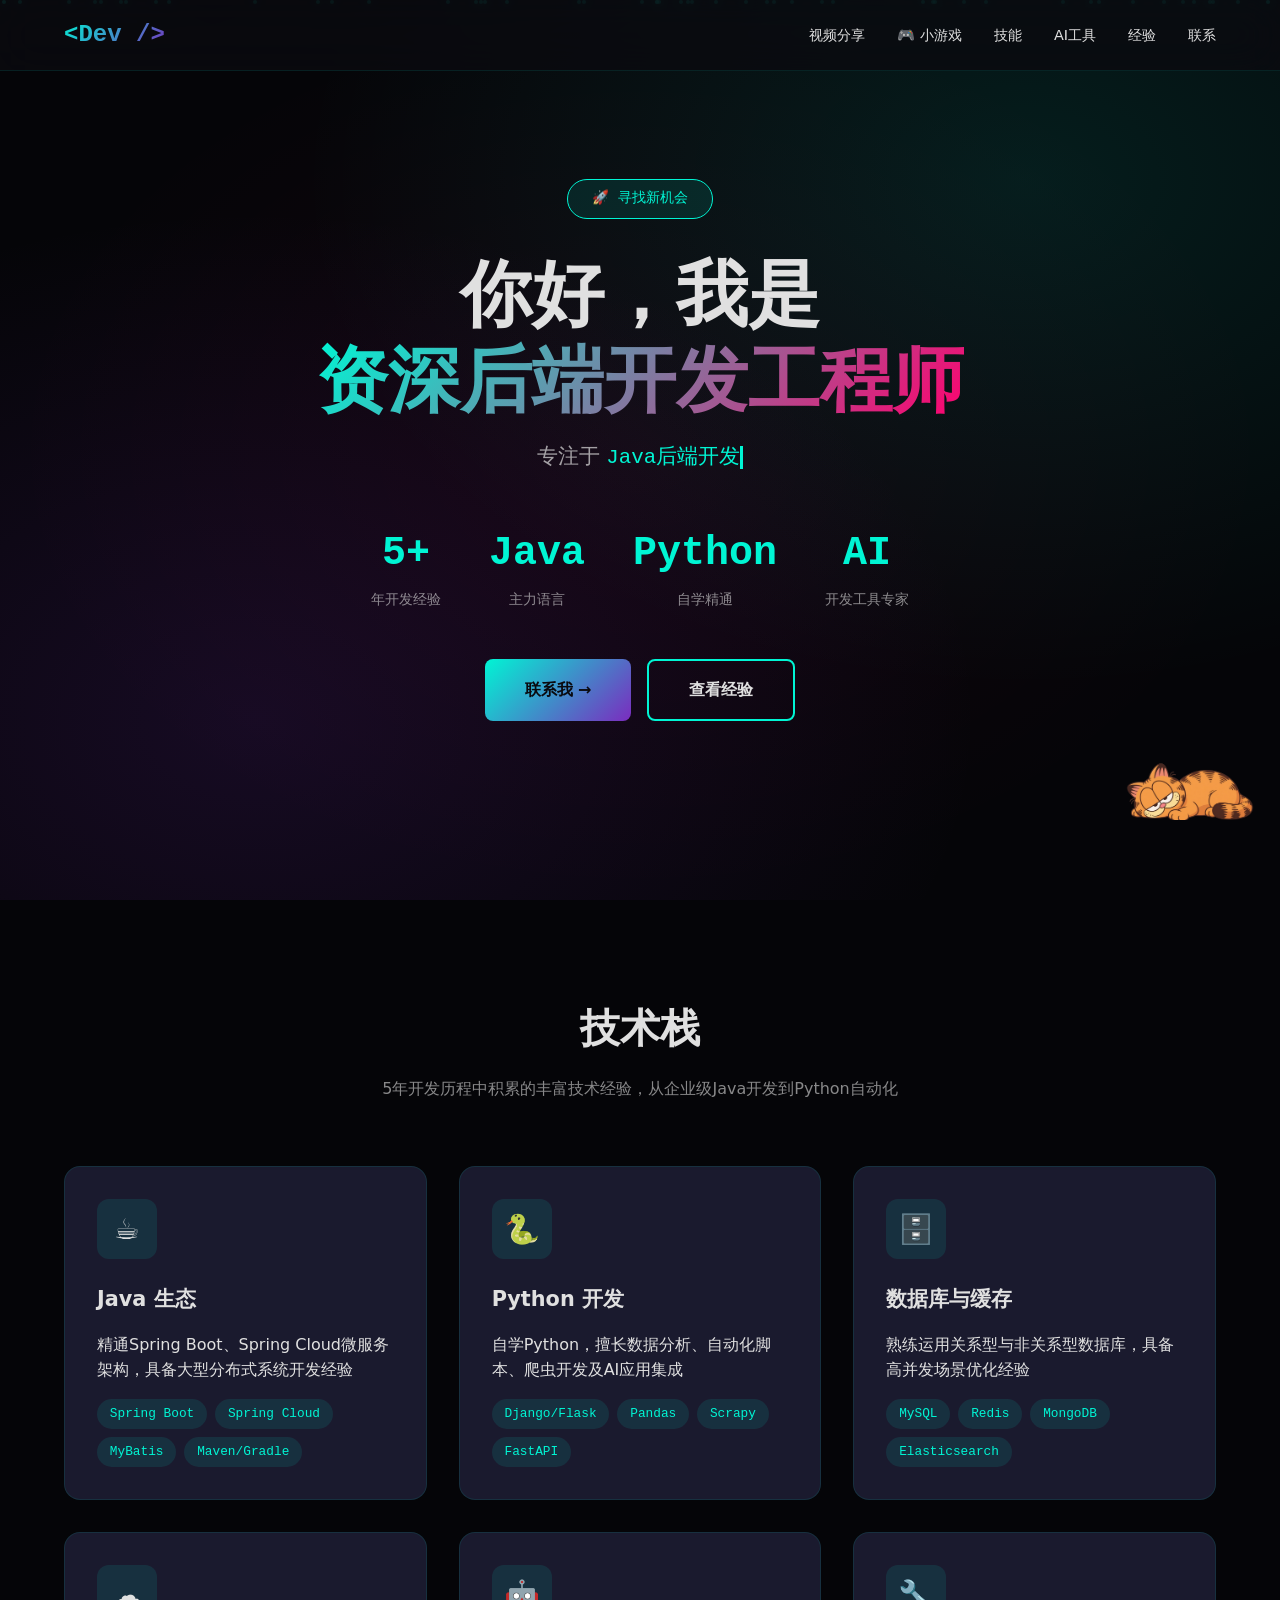
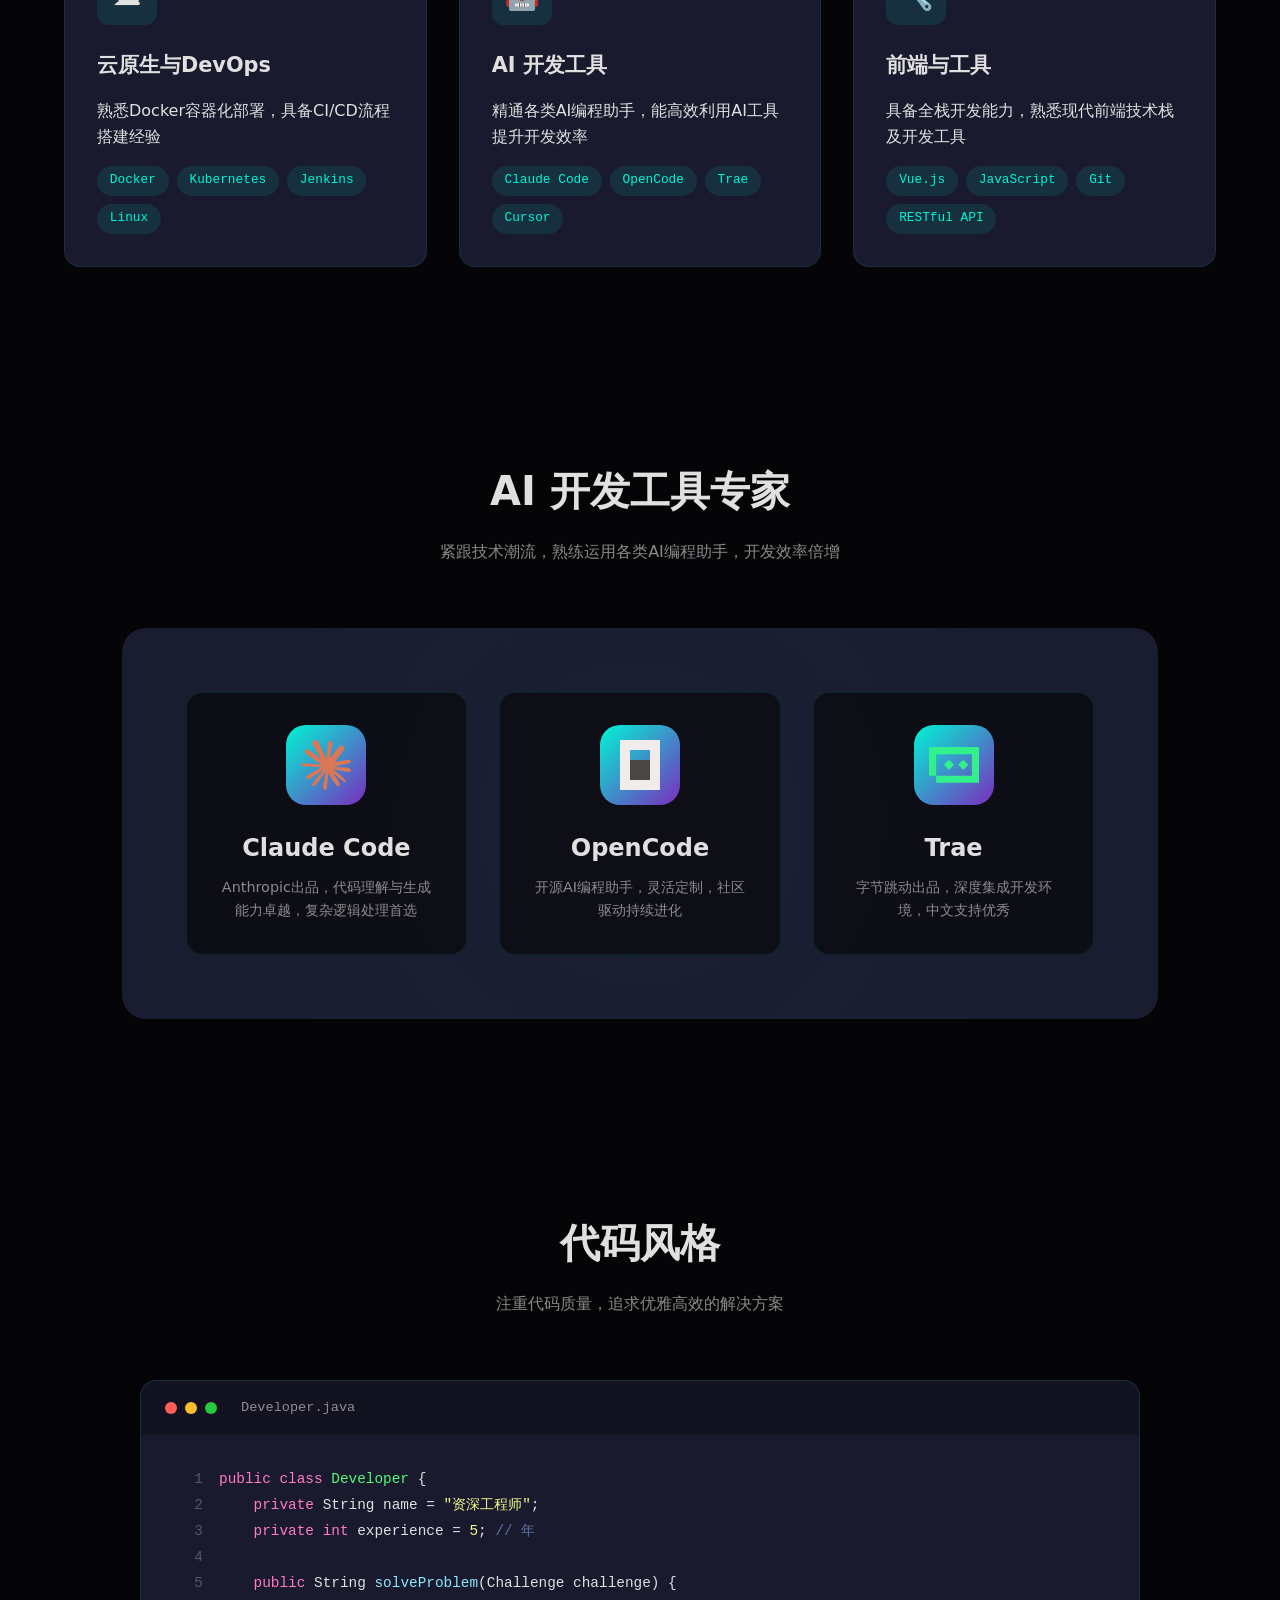
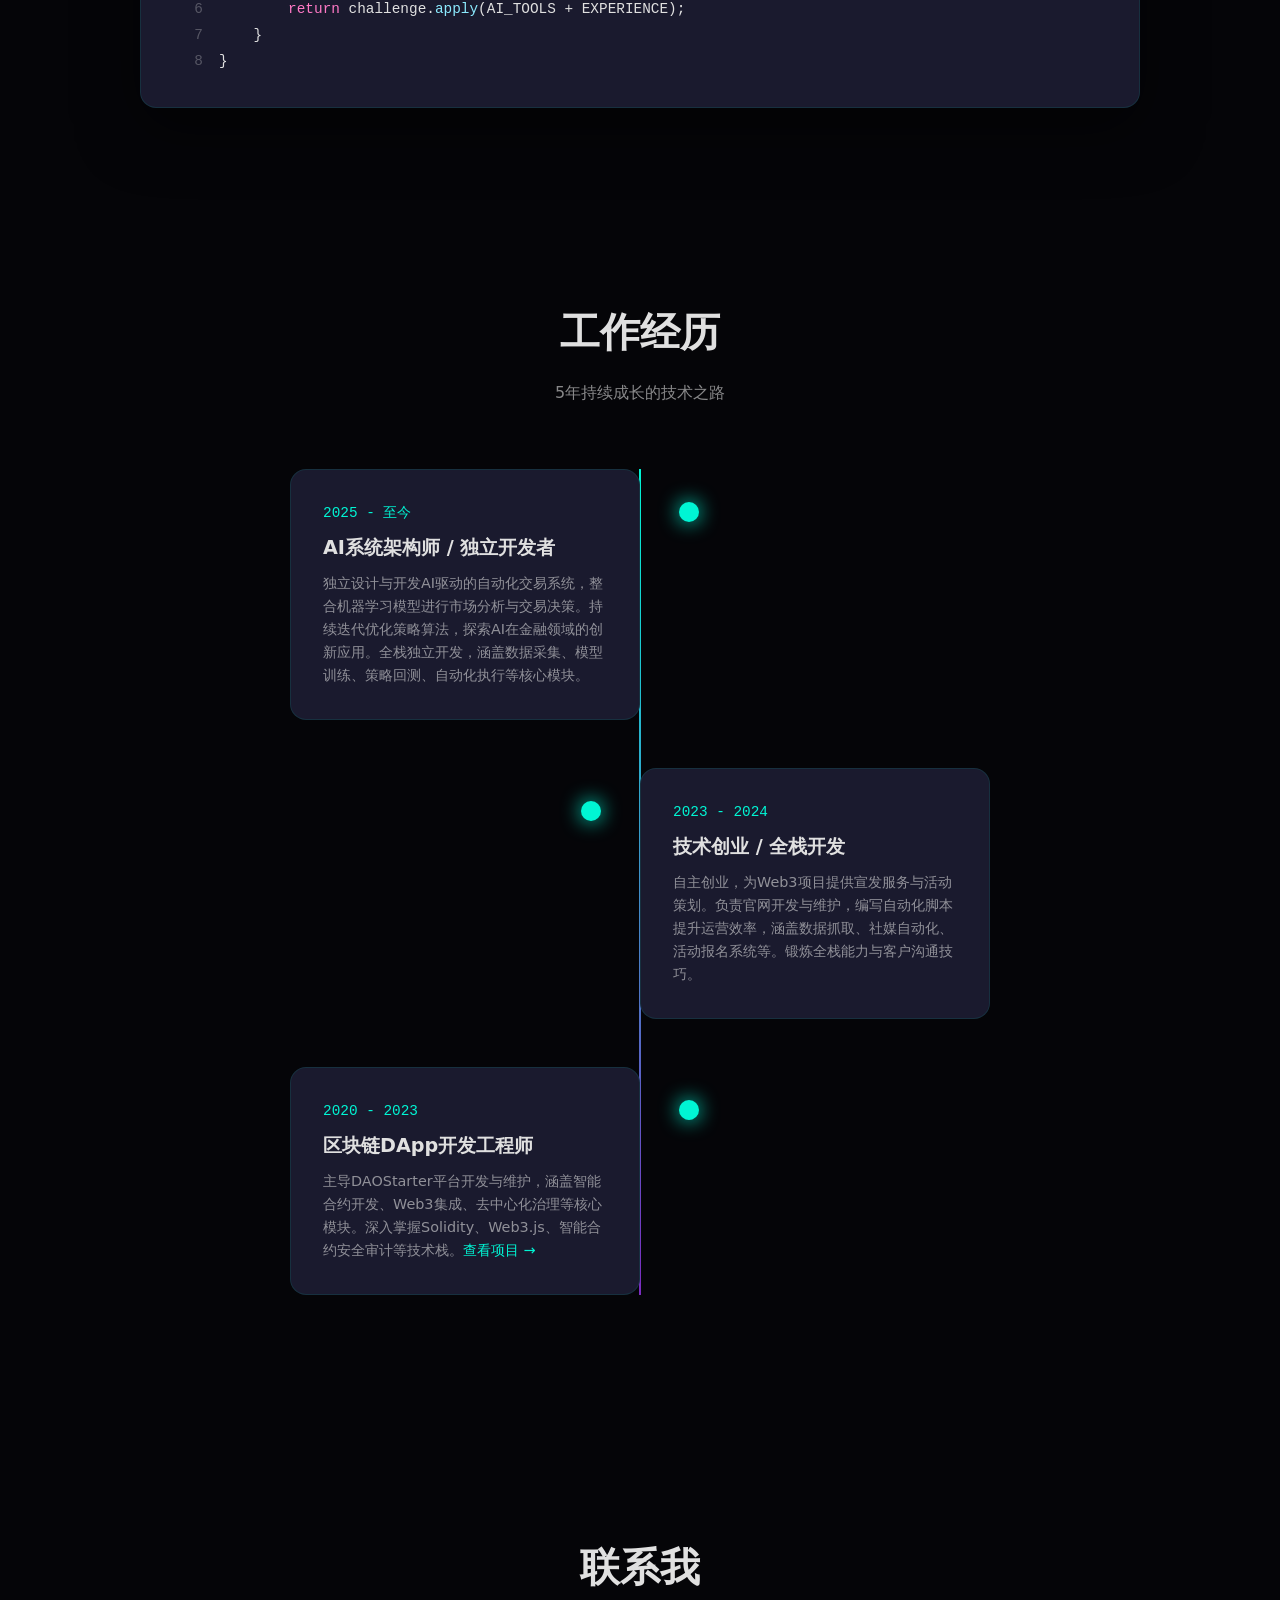
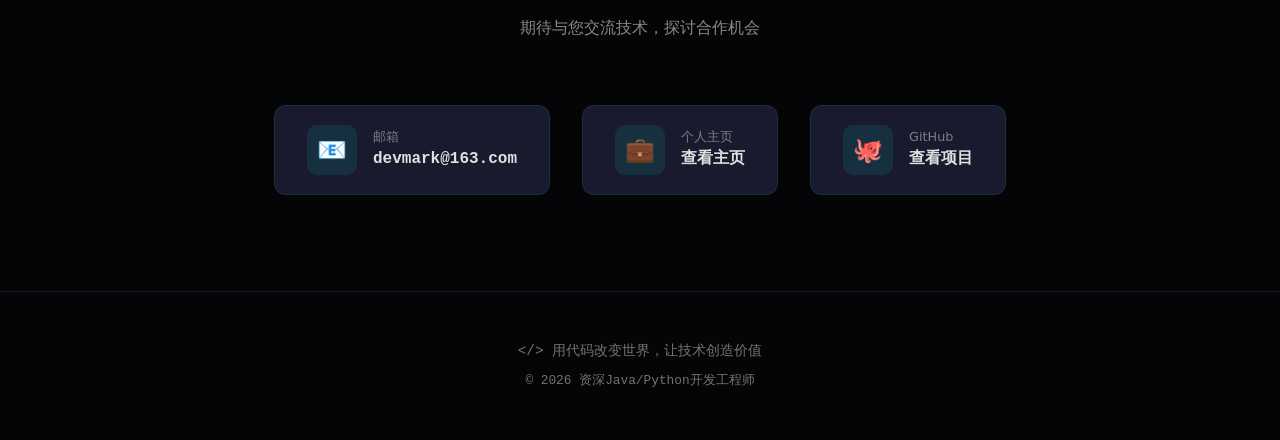
==== index.html @ a1b0c2d7 "将文件移到根目录以支持GitHubPages" ====
<!DOCTYPE html>
<html lang="zh-CN">
<head>
    <meta charset="UTF-8">
    <meta name="viewport" content="width=device-width, initial-scale=1.0">
    <title>资深Java/Python开发工程师 | 5年经验</title>
    <style>
        * {
            margin: 0;
            padding: 0;
            box-sizing: border-box;
        }

        :root {
            --primary: #00f5d4;
            --secondary: #7b2cbf;
            --accent: #ff006e;
            --font-mono: Consolas, Monaco, 'Courier New', 'Lucida Console', monospace;
            --font-sans: system-ui, -apple-system, 'Segoe UI', 'PingFang SC', 'Hiragino Sans GB', 'Microsoft YaHei', sans-serif;
            --dark: #0a0a0f;
            --darker: #050508;
            --light: #e0e0e0;
            --code-bg: #1a1a2e;
        }

        body {
            font-family: var(--font-sans);
            background: var(--darker);
            color: var(--light);
            overflow-x: hidden;
            line-height: 1.6;
        }

        /* 动态背景 */
        .bg-animation {
            position: fixed;
            top: 0;
            left: 0;
            width: 100%;
            height: 100%;
            z-index: -1;
            background: 
                radial-gradient(ellipse at 20% 80%, rgba(123, 44, 191, 0.15) 0%, transparent 50%),
                radial-gradient(ellipse at 80% 20%, rgba(0, 245, 212, 0.1) 0%, transparent 50%),
                radial-gradient(ellipse at 50% 50%, rgba(255, 0, 110, 0.05) 0%, transparent 70%),
                var(--darker);
        }

        .particles {
            position: fixed;
            top: 0;
            left: 0;
            width: 100%;
            height: 100%;
            z-index: -1;
            overflow: hidden;
        }

        .particle {
            position: absolute;
            width: 4px;
            height: 4px;
            background: var(--primary);
            border-radius: 50%;
            opacity: 0.6;
            animation: float 15s infinite;
            box-shadow: 0 0 10px var(--primary);
        }

        @keyframes float {
            0%, 100% { transform: translateY(100vh) rotate(0deg); opacity: 0; }
            10% { opacity: 0.6; }
            90% { opacity: 0.6; }
            100% { transform: translateY(-100vh) rotate(720deg); opacity: 0; }
        }

        /* 导航栏 */
        nav {
            position: fixed;
            top: 0;
            width: 100%;
            padding: 1rem 5%;
            display: flex;
            justify-content: space-between;
            align-items: center;
            z-index: 1000;
            background: rgba(10, 10, 15, 0.8);
            backdrop-filter: blur(20px);
            border-bottom: 1px solid rgba(0, 245, 212, 0.1);
        }

        .logo {
            font-family: var(--font-mono);
            font-size: 1.5rem;
            font-weight: 700;
            background: linear-gradient(135deg, var(--primary), var(--secondary));
            -webkit-background-clip: text;
            -webkit-text-fill-color: transparent;
            background-clip: text;
        }

        .nav-links {
            display: flex;
            gap: 2rem;
            list-style: none;
        }

        .nav-links a {
            color: var(--light);
            text-decoration: none;
            font-size: 0.9rem;
            transition: all 0.3s;
            position: relative;
        }

        .nav-links a::after {
            content: '';
            position: absolute;
            bottom: -5px;
            left: 0;
            width: 0;
            height: 2px;
            background: var(--primary);
            transition: width 0.3s;
        }

        .nav-links a:hover::after {
            width: 100%;
        }

        .nav-links a:hover {
            color: var(--primary);
        }

        /* Hero区域 */
        .hero {
            min-height: 100vh;
            display: flex;
            align-items: center;
            justify-content: center;
            padding: 0 5%;
            position: relative;
        }

        .hero-content {
            text-align: center;
            max-width: 900px;
        }

        .hero-badge {
            display: inline-block;
            padding: 0.5rem 1.5rem;
            background: rgba(0, 245, 212, 0.1);
            border: 1px solid var(--primary);
            border-radius: 50px;
            font-family: var(--font-mono);
            font-size: 0.85rem;
            color: var(--primary);
            margin-bottom: 2rem;
            animation: pulse 2s infinite;
        }

        @keyframes pulse {
            0%, 100% { box-shadow: 0 0 20px rgba(0, 245, 212, 0.3); }
            50% { box-shadow: 0 0 40px rgba(0, 245, 212, 0.6); }
        }

        .hero h1 {
            font-size: clamp(2.5rem, 6vw, 4.5rem);
            font-weight: 700;
            margin-bottom: 1rem;
            line-height: 1.2;
        }

        .hero h1 .highlight {
            background: linear-gradient(135deg, var(--primary), var(--accent));
            -webkit-background-clip: text;
            -webkit-text-fill-color: transparent;
            background-clip: text;
        }

        .hero-subtitle {
            font-size: 1.3rem;
            color: rgba(224, 224, 224, 0.7);
            margin-bottom: 2rem;
        }

        .typing-text {
            font-family: var(--font-mono);
            color: var(--primary);
            border-right: 3px solid var(--primary);
            animation: blink 0.7s infinite;
        }

        @keyframes blink {
            0%, 50% { border-color: var(--primary); }
            51%, 100% { border-color: transparent; }
        }

        .hero-stats {
            display: flex;
            justify-content: center;
            gap: 3rem;
            margin: 3rem 0;
            flex-wrap: wrap;
        }

        .stat-item {
            text-align: center;
        }

        .stat-number {
            font-family: var(--font-mono);
            font-size: 2.5rem;
            font-weight: 700;
            color: var(--primary);
            display: block;
        }

        .stat-label {
            font-size: 0.9rem;
            color: rgba(224, 224, 224, 0.6);
        }

        .hero-buttons {
            display: flex;
            gap: 1rem;
            justify-content: center;
            flex-wrap: wrap;
        }

        .btn {
            padding: 1rem 2.5rem;
            border-radius: 8px;
            font-size: 1rem;
            font-weight: 600;
            text-decoration: none;
            transition: all 0.3s;
            cursor: pointer;
            border: none;
            display: inline-flex;
            align-items: center;
            gap: 0.5rem;
        }

        .btn-primary {
            background: linear-gradient(135deg, var(--primary), var(--secondary));
            color: var(--dark);
        }

        .btn-primary:hover {
            transform: translateY(-3px);
            box-shadow: 0 10px 30px rgba(0, 245, 212, 0.4);
        }

        .btn-secondary {
            background: transparent;
            color: var(--light);
            border: 2px solid var(--primary);
        }

        .btn-secondary:hover {
            background: var(--primary);
            color: var(--dark);
        }

        /* 技能区域 */
        .section {
            padding: 6rem 5%;
            position: relative;
        }

        .section-title {
            text-align: center;
            margin-bottom: 4rem;
        }

        .section-title h2 {
            font-size: 2.5rem;
            margin-bottom: 1rem;
        }

        .section-title p {
            color: rgba(224, 224, 224, 0.6);
            max-width: 600px;
            margin: 0 auto;
        }

        .skills-grid {
            display: grid;
            grid-template-columns: repeat(auto-fit, minmax(300px, 1fr));
            gap: 2rem;
            max-width: 1200px;
            margin: 0 auto;
        }

        .skill-card {
            background: var(--code-bg);
            border-radius: 16px;
            padding: 2rem;
            border: 1px solid rgba(0, 245, 212, 0.1);
            transition: all 0.3s;
            position: relative;
            overflow: hidden;
        }

        .skill-card::before {
            content: '';
            position: absolute;
            top: 0;
            left: 0;
            width: 100%;
            height: 3px;
            background: linear-gradient(90deg, var(--primary), var(--secondary));
            transform: scaleX(0);
            transition: transform 0.3s;
        }

        .skill-card:hover::before {
            transform: scaleX(1);
        }

        .skill-card:hover {
            transform: translateY(-5px);
            border-color: rgba(0, 245, 212, 0.3);
            box-shadow: 0 20px 40px rgba(0, 0, 0, 0.3);
        }

        .skill-icon {
            width: 60px;
            height: 60px;
            background: rgba(0, 245, 212, 0.1);
            border-radius: 12px;
            display: flex;
            align-items: center;
            justify-content: center;
            font-size: 1.8rem;
            margin-bottom: 1.5rem;
        }

        .skill-card h3 {
            font-size: 1.3rem;
            margin-bottom: 1rem;
        }

        .skill-tags {
            display: flex;
            flex-wrap: wrap;
            gap: 0.5rem;
            margin-top: 1rem;
        }

        .skill-tag {
            padding: 0.3rem 0.8rem;
            background: rgba(0, 245, 212, 0.1);
            border-radius: 20px;
            font-size: 0.8rem;
            font-family: var(--font-mono);
            color: var(--primary);
        }

        /* AI工具区域 */
        .ai-tools {
            background: var(--code-bg);
            margin: 0 5%;
            border-radius: 24px;
            padding: 4rem;
            position: relative;
            overflow: hidden;
        }

        .ai-tools::before {
            content: '';
            position: absolute;
            top: -50%;
            left: -50%;
            width: 200%;
            height: 200%;
            background: radial-gradient(circle, rgba(0, 245, 212, 0.03) 0%, transparent 70%);
            animation: rotate 30s linear infinite;
        }

        @keyframes rotate {
            from { transform: rotate(0deg); }
            to { transform: rotate(360deg); }
        }

        .ai-grid {
            display: grid;
            grid-template-columns: repeat(auto-fit, minmax(250px, 1fr));
            gap: 2rem;
            position: relative;
            z-index: 1;
        }

        .ai-card {
            background: rgba(10, 10, 15, 0.8);
            border-radius: 16px;
            padding: 2rem;
            text-align: center;
            border: 1px solid rgba(0, 245, 212, 0.1);
            transition: all 0.3s;
        }

        .ai-card:hover {
            transform: scale(1.05);
            border-color: var(--primary);
            box-shadow: 0 0 30px rgba(0, 245, 212, 0.2);
        }

        .ai-logo {
            width: 80px;
            height: 80px;
            margin: 0 auto 1.5rem;
            background: linear-gradient(135deg, var(--primary), var(--secondary));
            border-radius: 20px;
            display: flex;
            align-items: center;
            justify-content: center;
            font-size: 2rem;
            font-weight: 700;
            color: var(--dark);
            overflow: hidden;
        }

        .ai-logo svg {
            width: 50px;
            height: 50px;
        }

        .ai-card h3 {
            font-size: 1.5rem;
            margin-bottom: 0.5rem;
        }

        .ai-card p {
            color: rgba(224, 224, 224, 0.6);
            font-size: 0.9rem;
        }

        /* 代码展示区域 */
        .code-showcase {
            max-width: 1000px;
            margin: 0 auto;
        }

        .code-window {
            background: var(--code-bg);
            border-radius: 16px;
            overflow: hidden;
            border: 1px solid rgba(0, 245, 212, 0.1);
            box-shadow: 0 20px 60px rgba(0, 0, 0, 0.5);
        }

        .code-header {
            background: rgba(0, 0, 0, 0.3);
            padding: 1rem 1.5rem;
            display: flex;
            align-items: center;
            gap: 0.5rem;
        }

        .code-dot {
            width: 12px;
            height: 12px;
            border-radius: 50%;
        }

        .dot-red { background: #ff5f56; }
        .dot-yellow { background: #ffbd2e; }
        .dot-green { background: #27c93f; }

        .code-title {
            margin-left: 1rem;
            font-family: var(--font-mono);
            font-size: 0.85rem;
            color: rgba(224, 224, 224, 0.6);
        }

        .code-content {
            padding: 2rem;
            font-family: var(--font-mono);
            font-size: 0.9rem;
            line-height: 1.8;
            overflow-x: auto;
        }

        .code-line {
            display: flex;
            gap: 1rem;
        }

        .line-number {
            color: rgba(224, 224, 224, 0.3);
            min-width: 30px;
            text-align: right;
        }

        .code-text { color: var(--light); }
        .code-keyword { color: #ff79c6; }
        .code-function { color: #8be9fd; }
        .code-string { color: #f1fa8c; }
        .code-comment { color: #6272a4; }
        .code-class { color: #50fa7b; }

        /* 经验时间线 */
        .timeline {
            max-width: 800px;
            margin: 0 auto;
            position: relative;
        }

        .timeline::before {
            content: '';
            position: absolute;
            left: 50%;
            transform: translateX(-50%);
            width: 2px;
            height: 100%;
            background: linear-gradient(180deg, var(--primary), var(--secondary));
        }

        .timeline-item {
            display: flex;
            justify-content: flex-end;
            padding-right: 50%;
            position: relative;
            margin-bottom: 3rem;
        }

        .timeline-item:nth-child(even) {
            justify-content: flex-start;
            padding-right: 0;
            padding-left: 50%;
        }

        .timeline-content {
            background: var(--code-bg);
            padding: 2rem;
            border-radius: 16px;
            max-width: 350px;
            border: 1px solid rgba(0, 245, 212, 0.1);
            position: relative;
        }

        .timeline-dot {
            position: absolute;
            width: 20px;
            height: 20px;
            background: var(--primary);
            border-radius: 50%;
            top: 2rem;
            right: -60px;
            box-shadow: 0 0 20px var(--primary);
        }

        .timeline-item:nth-child(even) .timeline-dot {
            right: auto;
            left: -60px;
        }

        .timeline-year {
            font-family: var(--font-mono);
            color: var(--primary);
            font-size: 0.9rem;
            margin-bottom: 0.5rem;
        }

        .timeline-content h3 {
            font-size: 1.2rem;
            margin-bottom: 0.5rem;
        }

        .timeline-content p {
            color: rgba(224, 224, 224, 0.6);
            font-size: 0.9rem;
        }

        /* 联系方式 */
        .contact-section {
            text-align: center;
            padding: 6rem 5%;
        }

        .contact-grid {
            display: flex;
            justify-content: center;
            gap: 2rem;
            margin-top: 3rem;
            flex-wrap: wrap;
        }

        .contact-item {
            display: flex;
            align-items: center;
            gap: 1rem;
            padding: 1.2rem 2rem;
            background: var(--code-bg);
            border-radius: 12px;
            border: 1px solid rgba(0, 245, 212, 0.1);
            transition: all 0.3s;
            text-decoration: none;
            color: var(--light);
        }

        .contact-item:hover {
            transform: translateY(-5px);
            border-color: var(--primary);
            box-shadow: 0 10px 30px rgba(0, 245, 212, 0.2);
        }

        .contact-icon {
            width: 50px;
            height: 50px;
            background: rgba(0, 245, 212, 0.1);
            border-radius: 10px;
            display: flex;
            align-items: center;
            justify-content: center;
            font-size: 1.5rem;
        }

        .contact-info {
            text-align: left;
        }

        .contact-label {
            font-size: 0.8rem;
            color: rgba(224, 224, 224, 0.5);
        }

        .contact-value {
            font-weight: 600;
            font-family: var(--font-mono);
        }

        /* 页脚 */
        footer {
            text-align: center;
            padding: 3rem 5%;
            border-top: 1px solid rgba(0, 245, 212, 0.1);
            color: rgba(224, 224, 224, 0.5);
        }

        footer p {
            font-family: var(--font-mono);
            font-size: 0.9rem;
        }

        /* 滚动条美化 */
        ::-webkit-scrollbar {
            width: 8px;
        }

        ::-webkit-scrollbar-track {
            background: var(--dark);
        }

        ::-webkit-scrollbar-thumb {
            background: var(--primary);
            border-radius: 4px;
        }

        /* 响应式 */
        @media (max-width: 768px) {
            .nav-links { display: none; }
            .hero-stats { gap: 2rem; }
            .stat-number { font-size: 2rem; }
            .ai-tools { padding: 2rem; margin: 0 3%; }
            .timeline::before { left: 20px; }
            .timeline-item,
            .timeline-item:nth-child(even) {
                padding-left: 60px;
                padding-right: 0;
                justify-content: flex-start;
            }
            .timeline-dot,
            .timeline-item:nth-child(even) .timeline-dot {
                left: 10px;
                right: auto;
            }
            .lazy-cat-container {
                right: 10px !important;
                bottom: 80px !important;
                transform: scale(0.85);
            }
        }

        /* 慵懒小肥猫 - 加菲猫图片 */
        .lazy-cat-container {
            position: fixed;
            right: 20px;
            bottom: 80px;
            z-index: 999;
            cursor: pointer;
            transition: all 0.3s ease;
        }

        .lazy-cat-container:hover {
            transform: scale(1.08);
        }

        .lazy-cat {
            width: 140px;
            height: 90px;
            position: relative;
            overflow: hidden;
            border-radius: 10px;
        }

        .lazy-cat img {
            width: 100%;
            height: 120%;
            object-fit: cover;
            object-position: center 10%;
            display: block;
            margin-bottom: -20%;
            margin-top: -5%;
        }

        /* 云朵形状气泡 */
        .cat-bubble {
            position: absolute;
            top: -25px;
            left: 40%;
            transform: translateX(-50%);
            background: linear-gradient(135deg, #fff 0%, #f8f8f8 100%);
            padding: 8px 14px;
            border-radius: 25px;
            box-shadow: 0 4px 15px rgba(0,0,0,0.12);
            white-space: nowrap;
            font-size: 12px;
            color: #555;
            font-weight: 500;
            opacity: 0;
            animation: bubbleFloat 3s ease-in-out infinite;
            pointer-events: none;
        }

        /* 云朵装饰圆 */
        .cat-bubble::before {
            content: '';
            position: absolute;
            top: -8px;
            left: 8px;
            width: 18px;
            height: 18px;
            background: linear-gradient(135deg, #fff 0%, #f8f8f8 100%);
            border-radius: 50%;
            z-index: -1;
        }

        .cat-bubble::after {
            content: '';
            position: absolute;
            top: -12px;
            right: 12px;
            width: 12px;
            height: 12px;
            background: linear-gradient(135deg, #fff 0%, #f8f8f8 100%);
            border-radius: 50%;
            z-index: -1;
        }

        /* 云朵底部小圆 */
        .bubble-cloud-1 {
            position: absolute;
            bottom: -6px;
            left: 50%;
            transform: translateX(-50%);
            width: 10px;
            height: 10px;
            background: linear-gradient(135deg, #fff 0%, #f8f8f8 100%);
            border-radius: 50%;
        }

        @keyframes bubbleFloat {
            0%, 100% { 
                opacity: 0;
                transform: translateX(-50%) translateY(5px);
            }
            20%, 80% { 
                opacity: 1;
                transform: translateX(-50%) translateY(0);
            }
        }

        /* 呼吸动画 */
        .lazy-cat {
            animation: breathe 4s ease-in-out infinite;
        }

        @keyframes breathe {
            0%, 100% { transform: scale(1); }
            50% { transform: scale(1.02); }
        }

        /* 点击提示 */
        .cat-hint {
            position: absolute;
            bottom: -25px;
            left: 50%;
            transform: translateX(-50%);
            font-size: 11px;
            color: var(--primary);
            opacity: 0;
            transition: opacity 0.3s;
            white-space: nowrap;
        }

        .lazy-cat-container:hover .cat-hint {
            opacity: 1;
        }
    </style>
</head>
<body>
    <!-- 动态背景 -->
    <div class="bg-animation"></div>
    <div class="particles" id="particles"></div>

    <!-- 导航栏 -->
    <nav>
        <div class="logo">&lt;Dev /&gt;</div>
        <ul class="nav-links">
            <li><a href="share.html">视频分享</a></li>
            <li><a href="games.html">🎮 小游戏</a></li>
            <li><a href="#skills">技能</a></li>
            <li><a href="#ai-tools">AI工具</a></li>
            <li><a href="#experience">经验</a></li>
            <li><a href="#contact">联系</a></li>
        </ul>
    </nav>

    <!-- Hero区域 -->
    <section class="hero">
        <div class="hero-content">
            <div class="hero-badge">🚀 寻找新机会</div>
            <h1>
                你好，我是<br>
                <span class="highlight">资深后端开发工程师</span>
            </h1>
            <p class="hero-subtitle">
                专注于 <span class="typing-text" id="typing"></span>
            </p>
            <div class="hero-stats">
                <div class="stat-item">
                    <span class="stat-number">5+</span>
                    <span class="stat-label">年开发经验</span>
                </div>
                <div class="stat-item">
                    <span class="stat-number">Java</span>
                    <span class="stat-label">主力语言</span>
                </div>
                <div class="stat-item">
                    <span class="stat-number">Python</span>
                    <span class="stat-label">自学精通</span>
                </div>
                <div class="stat-item">
                    <span class="stat-number">AI</span>
                    <span class="stat-label">开发工具专家</span>
                </div>
            </div>
            <div class="hero-buttons">
                <a href="#contact" class="btn btn-primary">联系我 →</a>
                <a href="#experience" class="btn btn-secondary">查看经验</a>
            </div>
        </div>
    </section>

    <!-- 技能区域 -->
    <section class="section" id="skills">
        <div class="section-title">
            <h2>技术栈</h2>
            <p>5年开发历程中积累的丰富技术经验，从企业级Java开发到Python自动化</p>
        </div>
        <div class="skills-grid">
            <div class="skill-card">
                <div class="skill-icon">☕</div>
                <h3>Java 生态</h3>
                <p>精通Spring Boot、Spring Cloud微服务架构，具备大型分布式系统开发经验</p>
                <div class="skill-tags">
                    <span class="skill-tag">Spring Boot</span>
                    <span class="skill-tag">Spring Cloud</span>
                    <span class="skill-tag">MyBatis</span>
                    <span class="skill-tag">Maven/Gradle</span>
                </div>
            </div>
            <div class="skill-card">
                <div class="skill-icon">🐍</div>
                <h3>Python 开发</h3>
                <p>自学Python，擅长数据分析、自动化脚本、爬虫开发及AI应用集成</p>
                <div class="skill-tags">
                    <span class="skill-tag">Django/Flask</span>
                    <span class="skill-tag">Pandas</span>
                    <span class="skill-tag">Scrapy</span>
                    <span class="skill-tag">FastAPI</span>
                </div>
            </div>
            <div class="skill-card">
                <div class="skill-icon">🗄️</div>
                <h3>数据库与缓存</h3>
                <p>熟练运用关系型与非关系型数据库，具备高并发场景优化经验</p>
                <div class="skill-tags">
                    <span class="skill-tag">MySQL</span>
                    <span class="skill-tag">Redis</span>
                    <span class="skill-tag">MongoDB</span>
                    <span class="skill-tag">Elasticsearch</span>
                </div>
            </div>
            <div class="skill-card">
                <div class="skill-icon">☁️</div>
                <h3>云原生与DevOps</h3>
                <p>熟悉Docker容器化部署，具备CI/CD流程搭建经验</p>
                <div class="skill-tags">
                    <span class="skill-tag">Docker</span>
                    <span class="skill-tag">Kubernetes</span>
                    <span class="skill-tag">Jenkins</span>
                    <span class="skill-tag">Linux</span>
                </div>
            </div>
            <div class="skill-card">
                <div class="skill-icon">🤖</div>
                <h3>AI 开发工具</h3>
                <p>精通各类AI编程助手，能高效利用AI工具提升开发效率</p>
                <div class="skill-tags">
                    <span class="skill-tag">Claude Code</span>
                    <span class="skill-tag">OpenCode</span>
                    <span class="skill-tag">Trae</span>
                    <span class="skill-tag">Cursor</span>
                </div>
            </div>
            <div class="skill-card">
                <div class="skill-icon">🔧</div>
                <h3>前端与工具</h3>
                <p>具备全栈开发能力，熟悉现代前端技术栈及开发工具</p>
                <div class="skill-tags">
                    <span class="skill-tag">Vue.js</span>
                    <span class="skill-tag">JavaScript</span>
                    <span class="skill-tag">Git</span>
                    <span class="skill-tag">RESTful API</span>
                </div>
            </div>
        </div>
    </section>

    <!-- AI工具区域 -->
    <section class="section" id="ai-tools">
        <div class="section-title">
            <h2>AI 开发工具专家</h2>
            <p>紧跟技术潮流，熟练运用各类AI编程助手，开发效率倍增</p>
        </div>
        <div class="ai-tools">
            <div class="ai-grid">
                <div class="ai-card">
                    <div class="ai-logo">
                        <svg height="50" width="50" viewBox="0 0 24 24" xmlns="http://www.w3.org/2000/svg"><title>Claude</title><path d="M4.709 15.955l4.72-2.647.08-.23-.08-.128H9.2l-.79-.048-2.698-.073-2.339-.097-2.266-.122-.571-.121L0 11.784l.055-.352.48-.321.686.06 1.52.103 2.278.158 1.652.097 2.449.255h.389l.055-.157-.134-.098-.103-.097-2.358-1.596-2.552-1.688-1.336-.972-.724-.491-.364-.462-.158-1.008.656-.722.881.06.225.061.893.686 1.908 1.476 2.491 1.833.365.304.145-.103.019-.073-.164-.274-1.355-2.446-1.446-2.49-.644-1.032-.17-.619a2.97 2.97 0 01-.104-.729L6.283.134 6.696 0l.996.134.42.364.62 1.414 1.002 2.229 1.555 3.03.456.898.243.832.091.255h.158V9.01l.128-1.706.237-2.095.23-2.695.08-.76.376-.91.747-.492.584.28.48.685-.067.444-.286 1.851-.559 2.903-.364 1.942h.212l.243-.242.985-1.306 1.652-2.064.73-.82.85-.904.547-.431h1.033l.76 1.129-.34 1.166-1.064 1.347-.881 1.142-1.264 1.7-.79 1.36.073.11.188-.02 2.856-.606 1.543-.28 1.841-.315.833.388.091.395-.328.807-1.969.486-2.309.462-3.439.813-.042.03.049.061 1.549.146.662.036h1.622l3.02.225.79.522.474.638-.079.485-1.215.62-1.64-.389-3.829-.91-1.312-.329h-.182v.11l1.093 1.068 2.006 1.81 2.509 2.33.127.578-.322.455-.34-.049-2.205-1.657-.851-.747-1.926-1.62h-.128v.17l.444.649 2.345 3.521.122 1.08-.17.353-.608.213-.668-.122-1.374-1.925-1.415-2.167-1.143-1.943-.14.08-.674 7.254-.316.37-.729.28-.607-.461-.322-.747.322-1.476.389-1.924.315-1.53.286-1.9.17-.632-.012-.042-.14.018-1.434 1.967-2.18 2.945-1.726 1.845-.414.164-.717-.37.067-.662.401-.589 2.388-3.036 1.44-1.882.93-1.086-.006-.158h-.055L4.132 18.56l-1.13.146-.487-.456.061-.746.231-.243 1.908-1.312-.006.006z" fill="#D97757" fill-rule="nonzero"></path></svg>
                    </div>
                    <h3>Claude Code</h3>
                    <p>Anthropic出品，代码理解与生成能力卓越，复杂逻辑处理首选</p>
                </div>
                <div class="ai-card">
                    <div class="ai-logo">
                        <svg width='50' height='50' viewBox='0 0 240 300' fill='none' xmlns='http://www.w3.org/2000/svg'><g clip-path='url(#clip0_1401_86283)'><mask id='mask0_1401_86283' style='mask-type:luminance' maskUnits='userSpaceOnUse' x='0' y='0' width='240' height='300'><path d='M240 0H0V300H240V0Z' fill='white'/></mask><g mask='url(#mask0_1401_86283)'><path d='M180 240H60V120H180V240Z' fill='#4B4646'/><path d='M180 60H60V240H180V60ZM240 300H0V0H240V300Z' fill='#F1ECEC'/></g></g><defs><clipPath id='clip0_1401_86283'><rect width='240' height='300' fill='white'/></clipPath></defs></svg>
                    </div>
                    <h3>OpenCode</h3>
                    <p>开源AI编程助手，灵活定制，社区驱动持续进化</p>
                </div>
                <div class="ai-card">
                    <div class="ai-logo">
                        <svg height="50" width="50" viewBox="0 0 24 24" xmlns="http://www.w3.org/2000/svg"><title>TRAE</title><path d="M24 20.541H3.428v-3.426H0V3.4h24V20.54zM3.428 17.115h17.144V6.827H3.428v10.288zm8.573-5.196l-2.425 2.424-2.424-2.424 2.424-2.424 2.425 2.424zm6.857-.001l-2.424 2.423-2.425-2.423 2.425-2.425 2.424 2.425z" fill="#32F08C"></path></svg>
                    </div>
                    <h3>Trae</h3>
                    <p>字节跳动出品，深度集成开发环境，中文支持优秀</p>
                </div>
            </div>
        </div>
    </section>

    <!-- 代码展示 -->
    <section class="section">
        <div class="section-title">
            <h2>代码风格</h2>
            <p>注重代码质量，追求优雅高效的解决方案</p>
        </div>
        <div class="code-showcase">
            <div class="code-window">
                <div class="code-header">
                    <div class="code-dot dot-red"></div>
                    <div class="code-dot dot-yellow"></div>
                    <div class="code-dot dot-green"></div>
                    <span class="code-title">Developer.java</span>
                </div>
                <div class="code-content">
                    <div class="code-line">
                        <span class="line-number">1</span>
                        <span><span class="code-keyword">public class</span> <span class="code-class">Developer</span> {</span>
                    </div>
                    <div class="code-line">
                        <span class="line-number">2</span>
                        <span>&nbsp;&nbsp;&nbsp;&nbsp;<span class="code-keyword">private</span> String name = <span class="code-string">"资深工程师"</span>;</span>
                    </div>
                    <div class="code-line">
                        <span class="line-number">3</span>
                        <span>&nbsp;&nbsp;&nbsp;&nbsp;<span class="code-keyword">private int</span> experience = <span class="code-string">5</span>; <span class="code-comment">// 年</span></span>
                    </div>
                    <div class="code-line">
                        <span class="line-number">4</span>
                        <span>&nbsp;&nbsp;&nbsp;&nbsp;</span>
                    </div>
                    <div class="code-line">
                        <span class="line-number">5</span>
                        <span>&nbsp;&nbsp;&nbsp;&nbsp;<span class="code-keyword">public</span> String <span class="code-function">solveProblem</span>(Challenge challenge) {</span>
                    </div>
                    <div class="code-line">
                        <span class="line-number">6</span>
                        <span>&nbsp;&nbsp;&nbsp;&nbsp;&nbsp;&nbsp;&nbsp;&nbsp;<span class="code-keyword">return</span> challenge.<span class="code-function">apply</span>(AI_TOOLS + EXPERIENCE);</span>
                    </div>
                    <div class="code-line">
                        <span class="line-number">7</span>
                        <span>&nbsp;&nbsp;&nbsp;&nbsp;}</span>
                    </div>
                    <div class="code-line">
                        <span class="line-number">8</span>
                        <span>}</span>
                    </div>
                </div>
            </div>
        </div>
    </section>

    <!-- 经验时间线 -->
    <section class="section" id="experience">
        <div class="section-title">
            <h2>工作经历</h2>
            <p>5年持续成长的技术之路</p>
        </div>
        <div class="timeline">
            <div class="timeline-item">
                <div class="timeline-content">
                    <div class="timeline-dot"></div>
                    <div class="timeline-year">2025 - 至今</div>
                    <h3>AI系统架构师 / 独立开发者</h3>
                    <p>独立设计与开发AI驱动的自动化交易系统，整合机器学习模型进行市场分析与交易决策。持续迭代优化策略算法，探索AI在金融领域的创新应用。全栈独立开发，涵盖数据采集、模型训练、策略回测、自动化执行等核心模块。</p>
                </div>
            </div>
            <div class="timeline-item">
                <div class="timeline-content">
                    <div class="timeline-dot"></div>
                    <div class="timeline-year">2023 - 2024</div>
                    <h3>技术创业 / 全栈开发</h3>
                    <p>自主创业，为Web3项目提供宣发服务与活动策划。负责官网开发与维护，编写自动化脚本提升运营效率，涵盖数据抓取、社媒自动化、活动报名系统等。锻炼全栈能力与客户沟通技巧。</p>
                </div>
            </div>
            <div class="timeline-item">
                <div class="timeline-content">
                    <div class="timeline-dot"></div>
                    <div class="timeline-year">2020 - 2023</div>
                    <h3>区块链DApp开发工程师</h3>
                    <p>主导DAOStarter平台开发与维护，涵盖智能合约开发、Web3集成、去中心化治理等核心模块。深入掌握Solidity、Web3.js、智能合约安全审计等技术栈。<a href="https://x.com/DaoStarter" target="_blank" style="color: var(--primary); text-decoration: none;">查看项目 →</a></p>
                </div>
            </div>
        </div>
    </section>

    <!-- 联系方式 -->
    <section class="contact-section" id="contact">
        <div class="section-title">
            <h2>联系我</h2>
            <p>期待与您交流技术，探讨合作机会</p>
        </div>
        <div class="contact-grid">
            <a href="mailto:devmark@163.com" class="contact-item">
                <div class="contact-icon">📧</div>
                <div class="contact-info">
                    <div class="contact-label">邮箱</div>
                    <div class="contact-value">devmark@163.com</div>
                </div>
            </a>
            <a href="https://devmark123.github.io/DevMark/" target="_blank" class="contact-item">
                <div class="contact-icon">💼</div>
                <div class="contact-info">
                    <div class="contact-label">个人主页</div>
                    <div class="contact-value">查看主页</div>
                </div>
            </a>
            <a href="https://github.com/DevMark123" target="_blank" class="contact-item">
                <div class="contact-icon">🐙</div>
                <div class="contact-info">
                    <div class="contact-label">GitHub</div>
                    <div class="contact-value">查看项目</div>
                </div>
            </a>
        </div>
    </section>

    <!-- 慵懒小肥猫 - 加菲猫图片 -->
    <div class="lazy-cat-container" onclick="window.location.href='games.html'" title="去摸鱼~">
        <div class="cat-bubble">摸鱼时间~<div class="bubble-cloud-1"></div></div>
        <div class="lazy-cat">
            <img src="garfield.png" alt="加菲猫">
        </div>
        <div class="cat-hint">点我去摸鱼~</div>
    </div>

    <!-- 页脚 -->
    <footer>
        <p>&lt;/&gt; 用代码改变世界，让技术创造价值</p>
        <p style="margin-top: 0.5rem; font-size: 0.8rem;">© 2026 资深Java/Python开发工程师</p>
    </footer>

    <script>
        // 粒子背景
        const particlesContainer = document.getElementById('particles');
        for (let i = 0; i < 50; i++) {
            const particle = document.createElement('div');
            particle.className = 'particle';
            particle.style.left = Math.random() * 100 + '%';
            particle.style.animationDelay = Math.random() * 15 + 's';
            particle.style.animationDuration = (15 + Math.random() * 10) + 's';
            particlesContainer.appendChild(particle);
        }

        // 打字机效果
        const texts = ['Java后端开发', 'Python自动化', '微服务架构', 'AI辅助编程'];
        let textIndex = 0;
        let charIndex = 0;
        let isDeleting = false;
        const typingElement = document.getElementById('typing');

        function type() {
            const currentText = texts[textIndex];
            
            if (isDeleting) {
                typingElement.textContent = currentText.substring(0, charIndex - 1);
                charIndex--;
            } else {
                typingElement.textContent = currentText.substring(0, charIndex + 1);
                charIndex++;
            }

            let typeSpeed = isDeleting ? 50 : 100;

            if (!isDeleting && charIndex === currentText.length) {
                typeSpeed = 2000;
                isDeleting = true;
            } else if (isDeleting && charIndex === 0) {
                isDeleting = false;
                textIndex = (textIndex + 1) % texts.length;
                typeSpeed = 500;
            }

            setTimeout(type, typeSpeed);
        }

        type();
    </script>
</body>
</html>
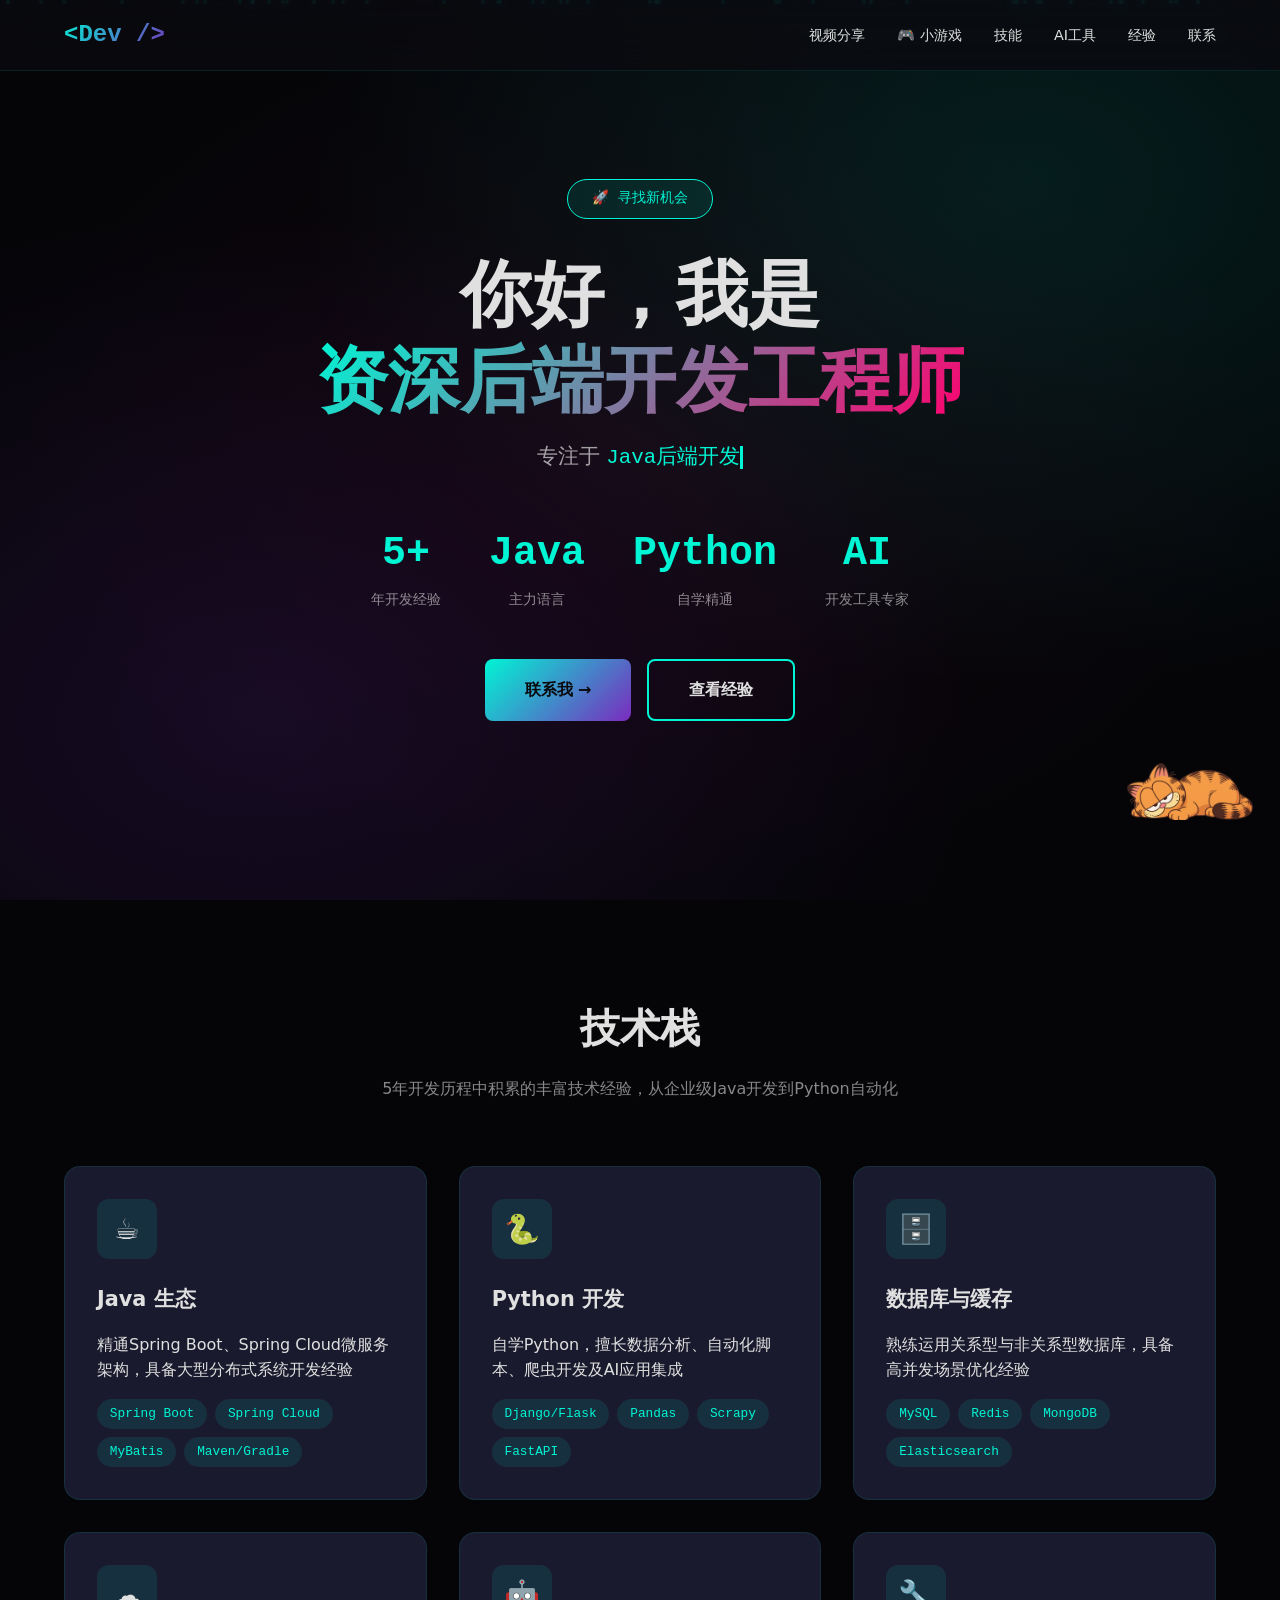
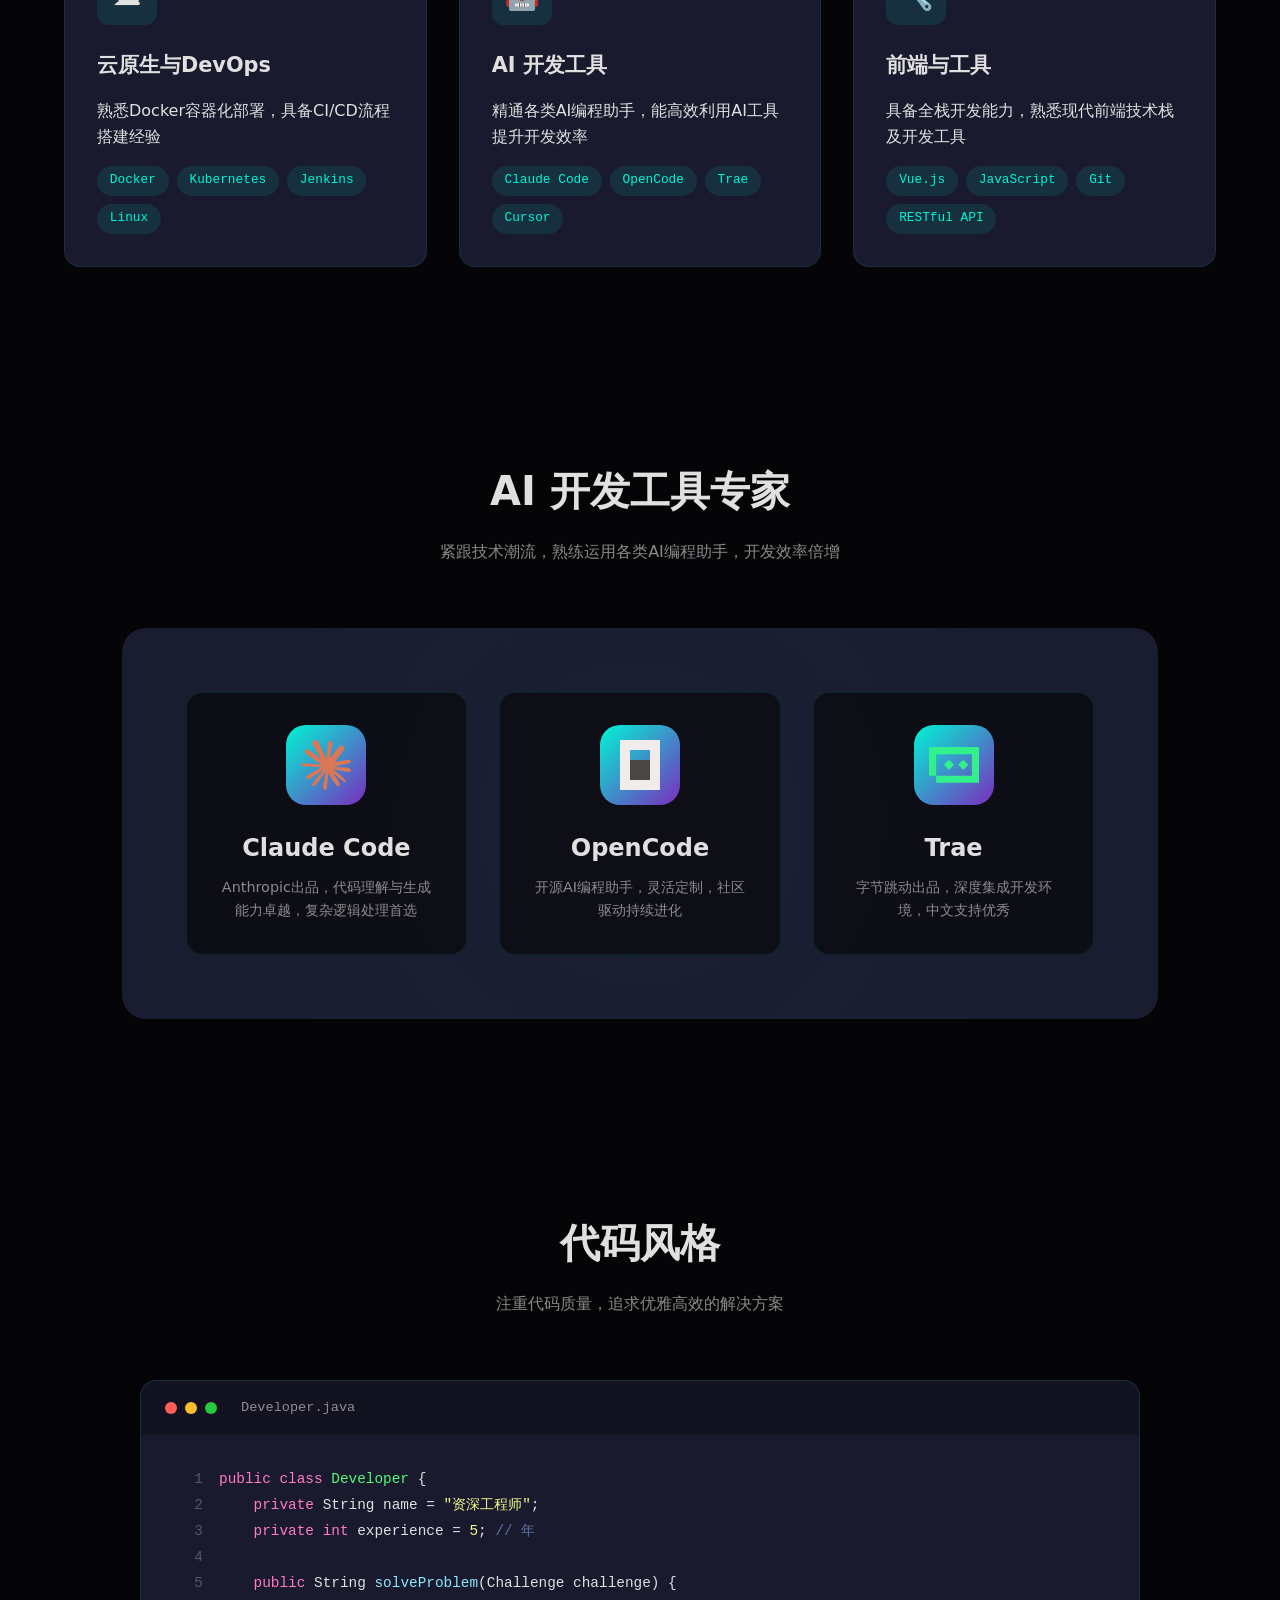
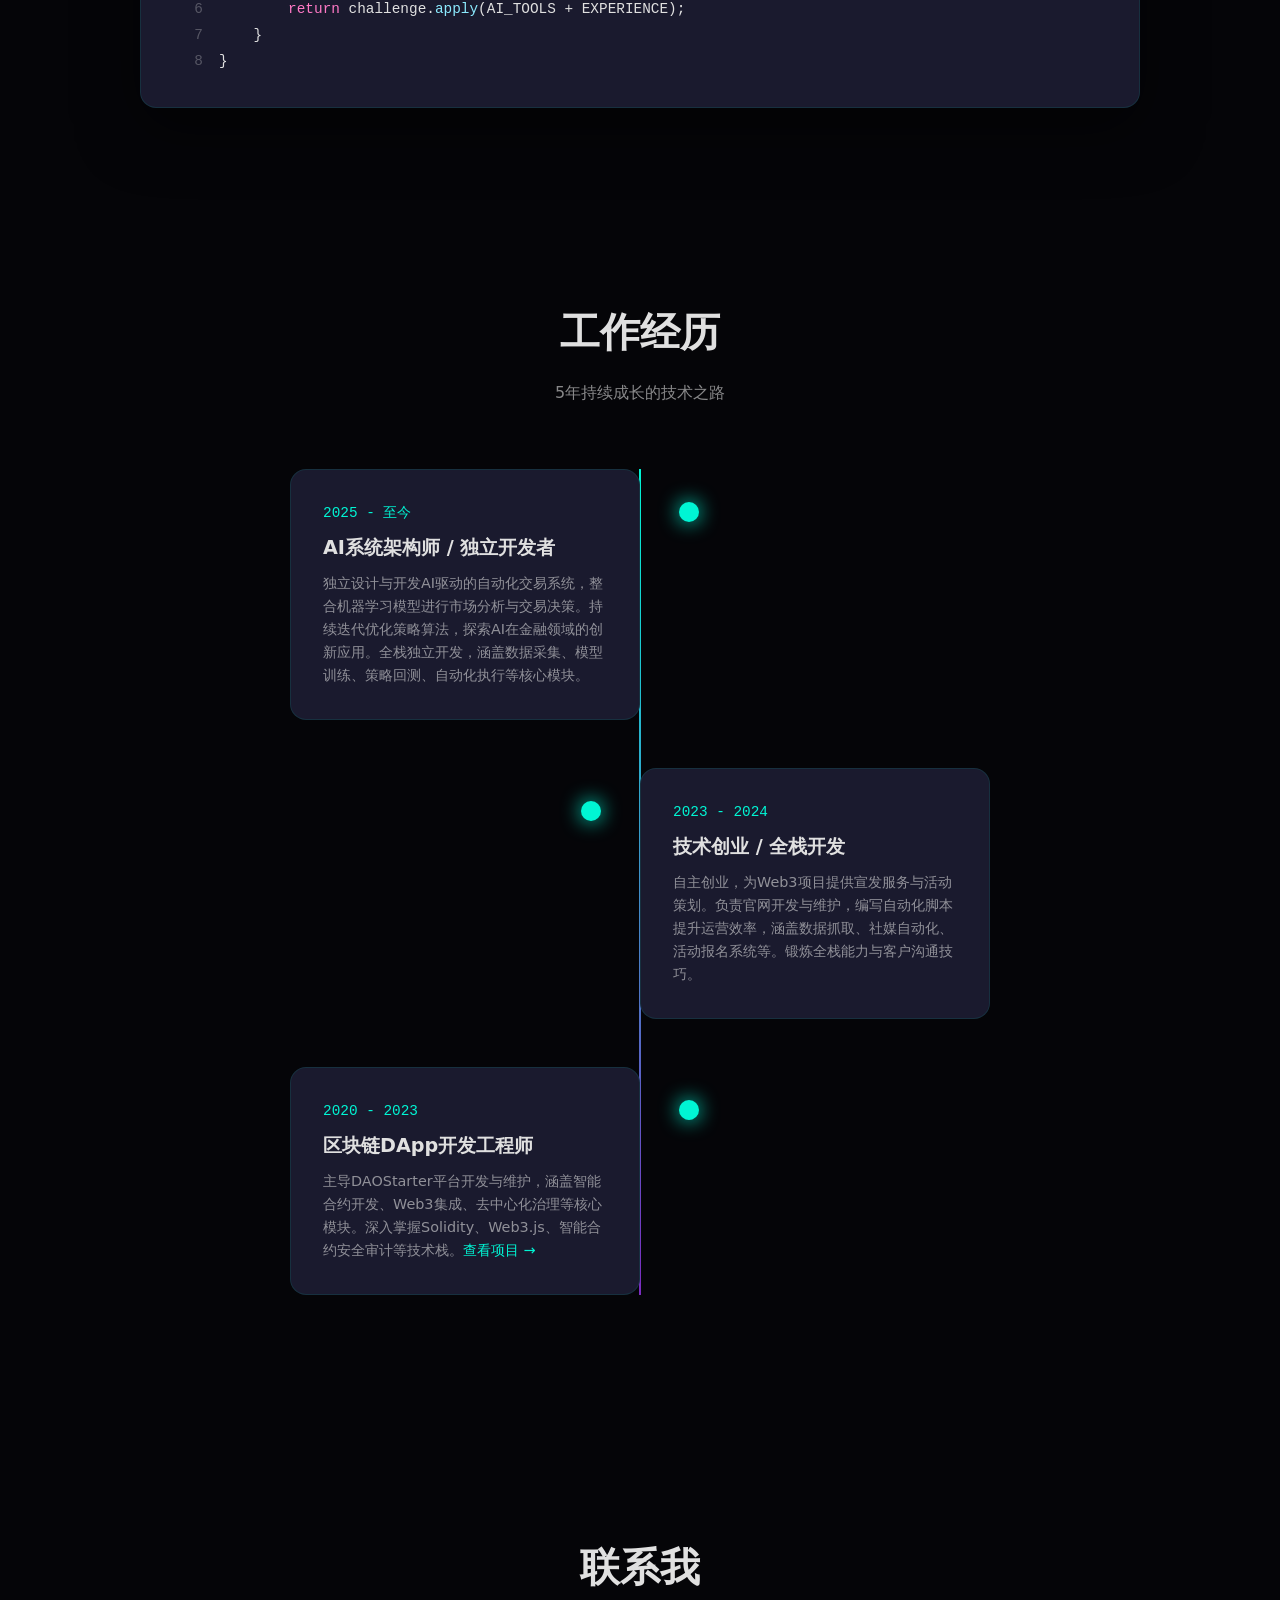
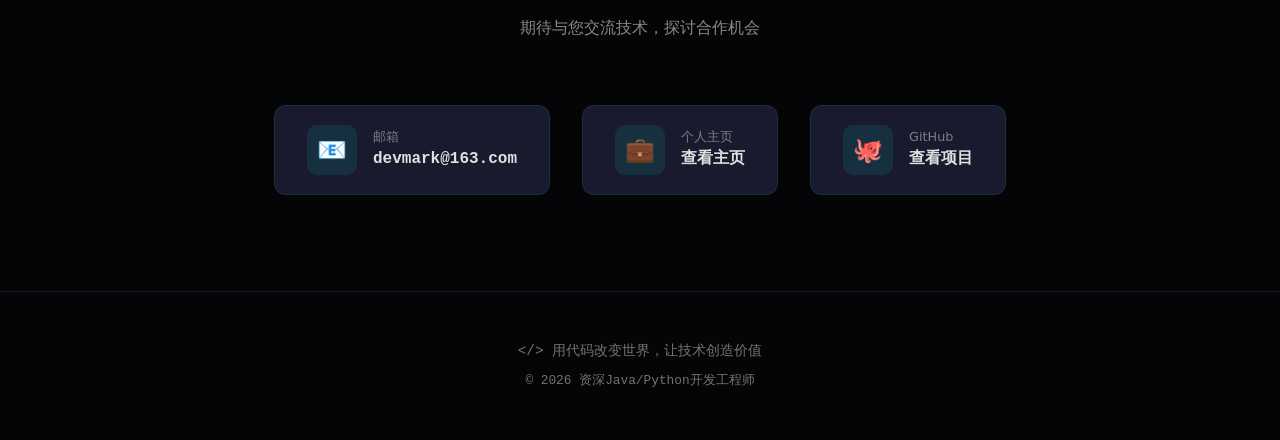
==== commit 004c270b: "整理项目结构：删除多余文件，创建assets文件夹存放资源" ====
--- a/index.html
+++ b/index.html
@@ -1097,7 +1097,7 @@
     <div class="lazy-cat-container" onclick="window.location.href='games.html'" title="去摸鱼~">
         <div class="cat-bubble">摸鱼时间~<div class="bubble-cloud-1"></div></div>
         <div class="lazy-cat">
-            <img src="garfield.png" alt="加菲猫">
+            <img src="assets/garfield.png" alt="加菲猫">
         </div>
         <div class="cat-hint">点我去摸鱼~</div>
     </div>
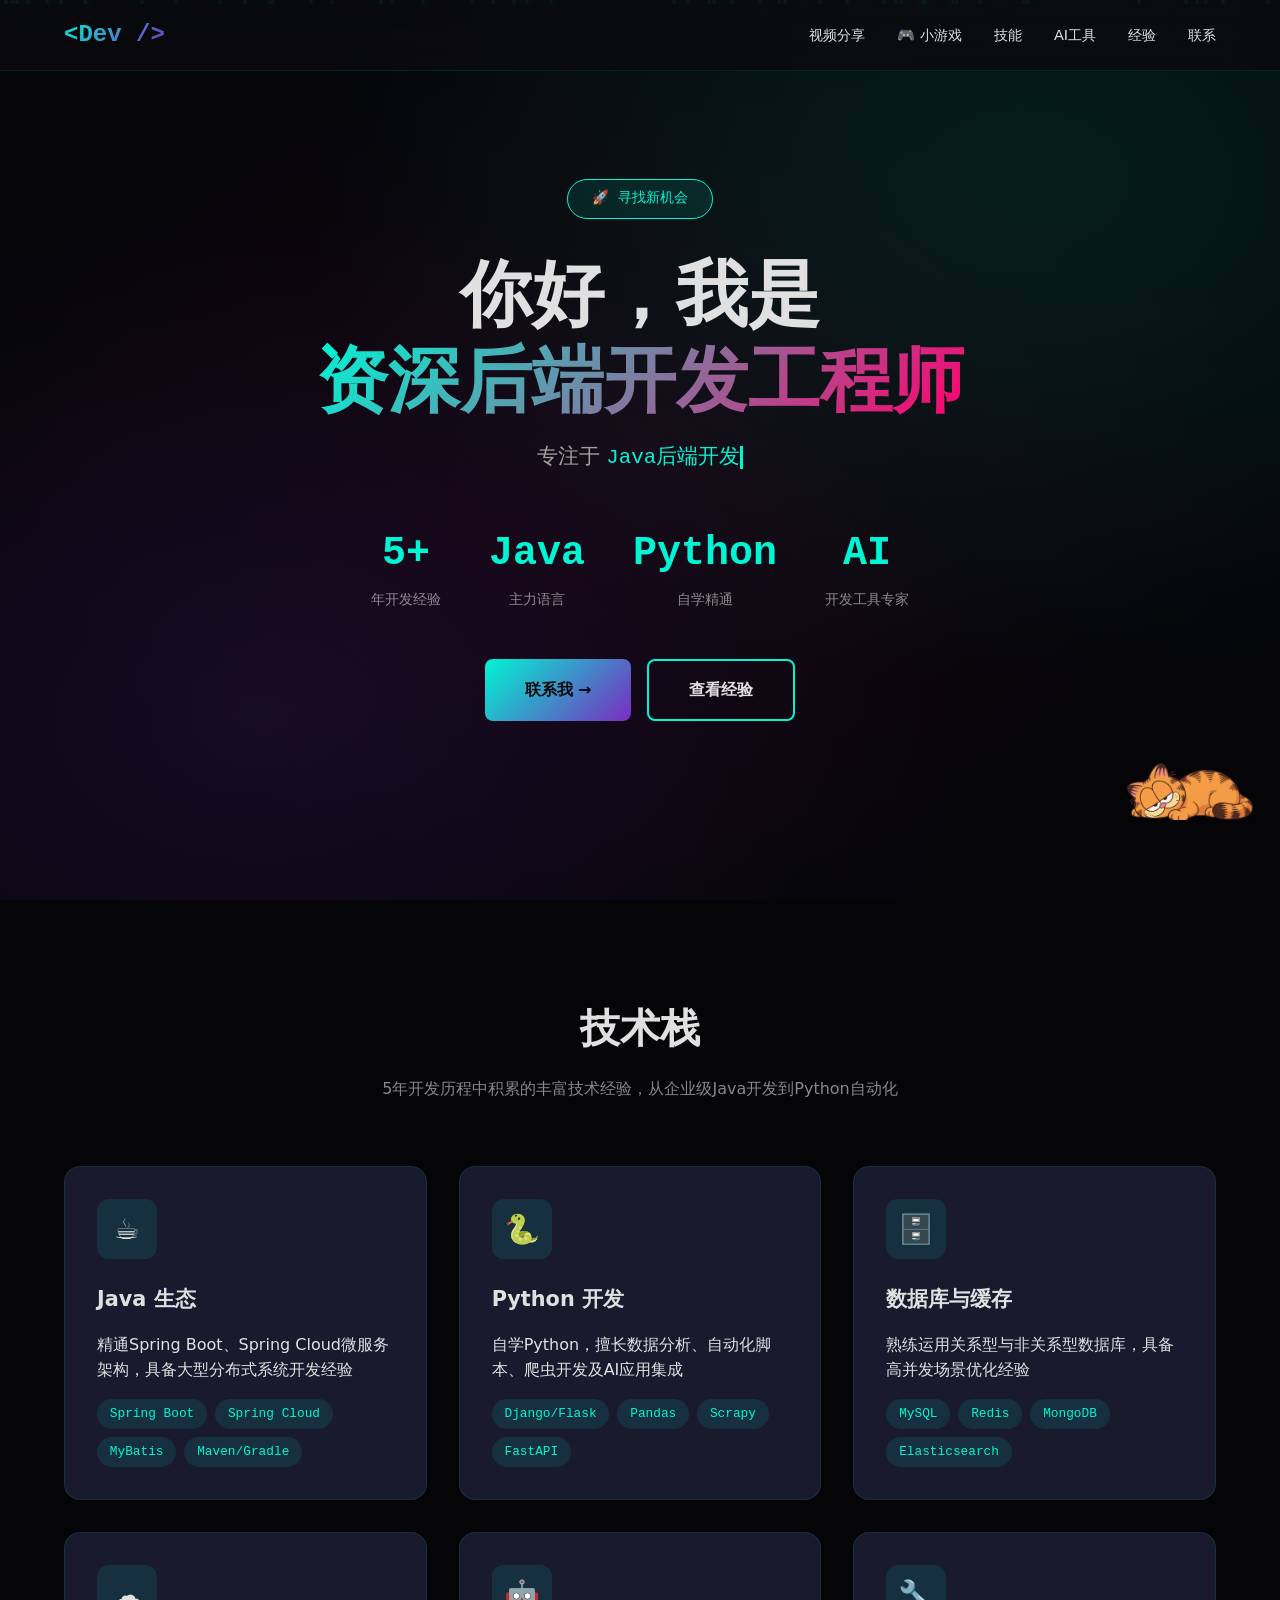
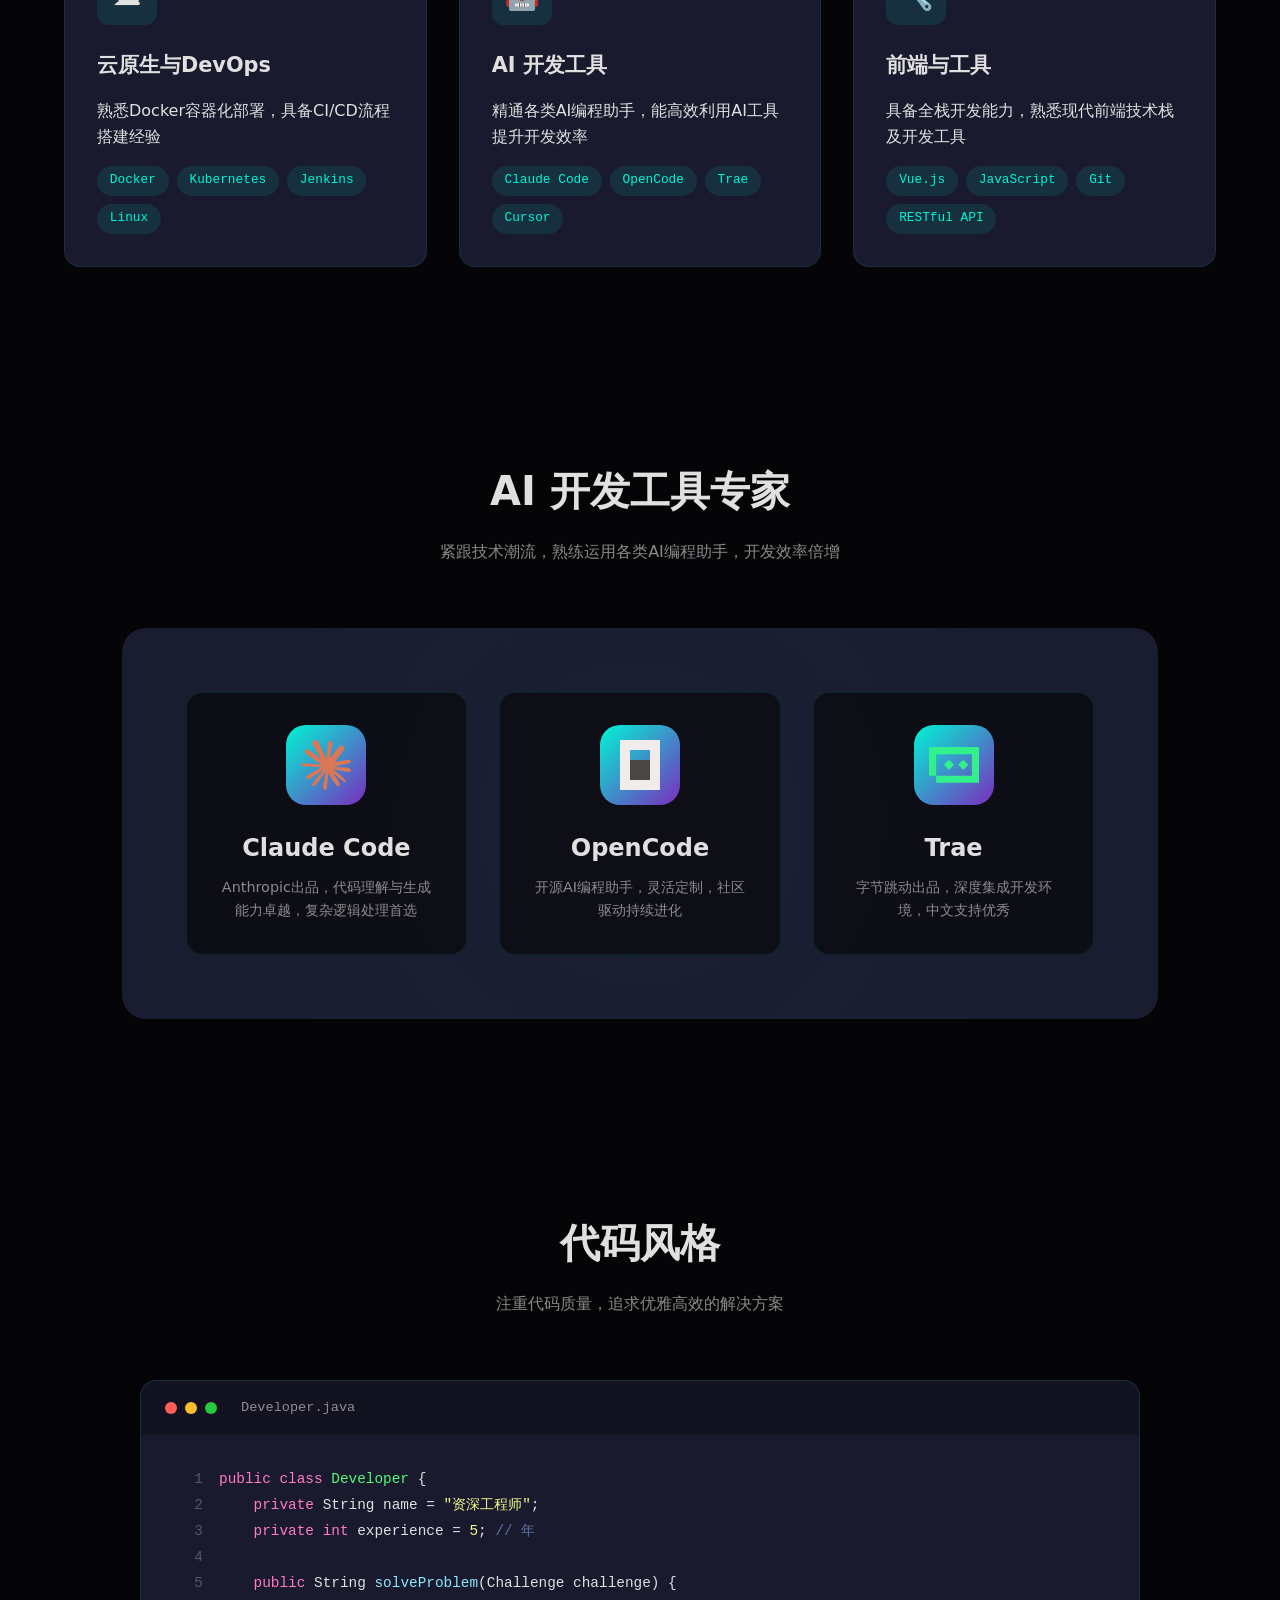
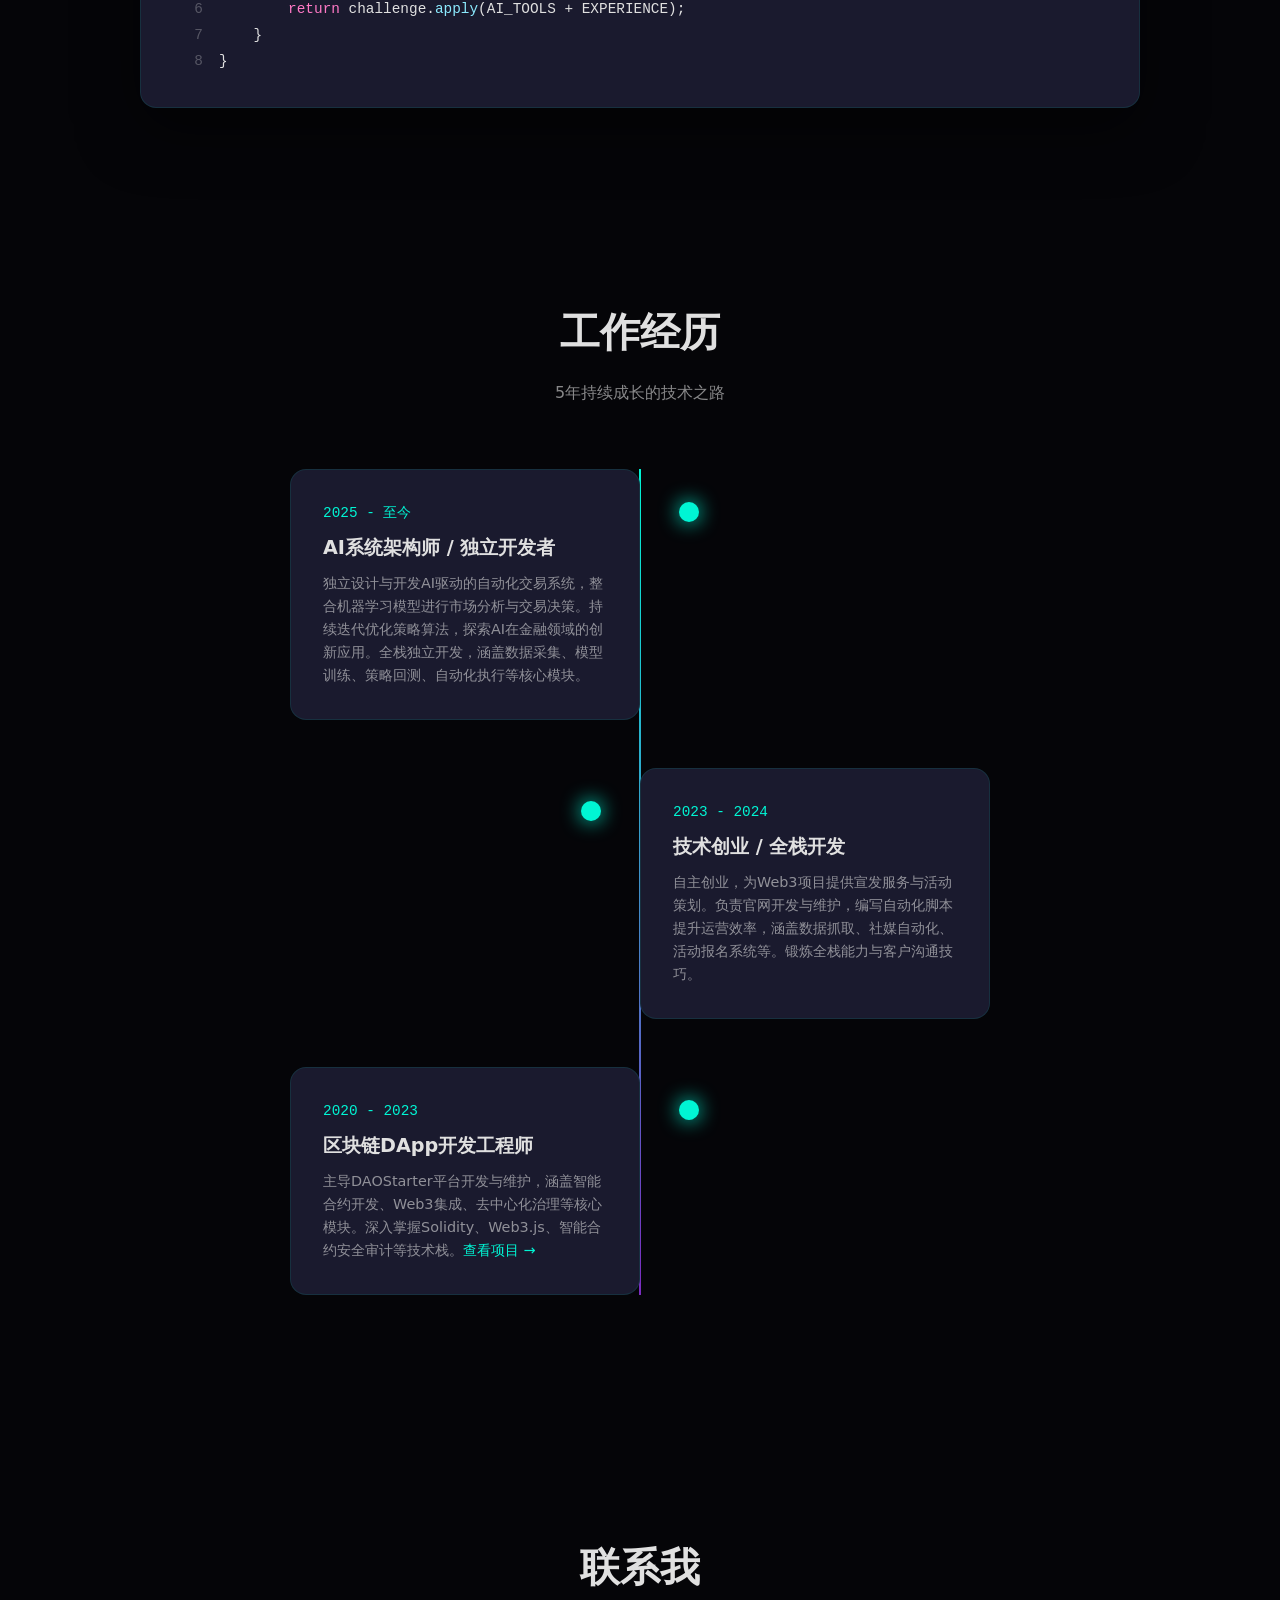
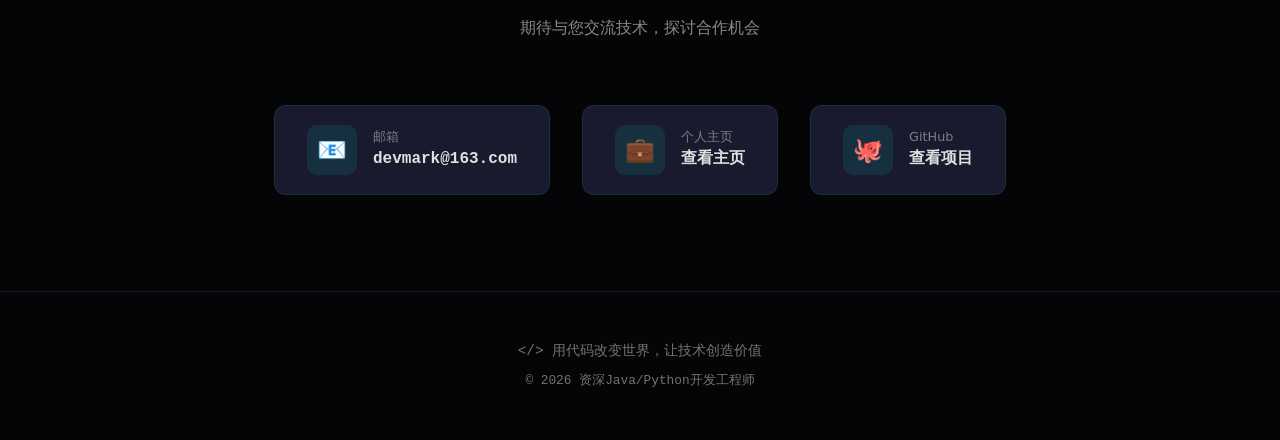
==== commit 4edbd8b3: "更新：替换图片为webp格式，优化index.html" ====
--- a/index.html
+++ b/index.html
@@ -1097,7 +1097,7 @@
     <div class="lazy-cat-container" onclick="window.location.href='games.html'" title="去摸鱼~">
         <div class="cat-bubble">摸鱼时间~<div class="bubble-cloud-1"></div></div>
         <div class="lazy-cat">
-            <img src="assets/garfield.png" alt="加菲猫">
+            <img src="assets/garfield.webp" alt="加菲猫">
         </div>
         <div class="cat-hint">点我去摸鱼~</div>
     </div>
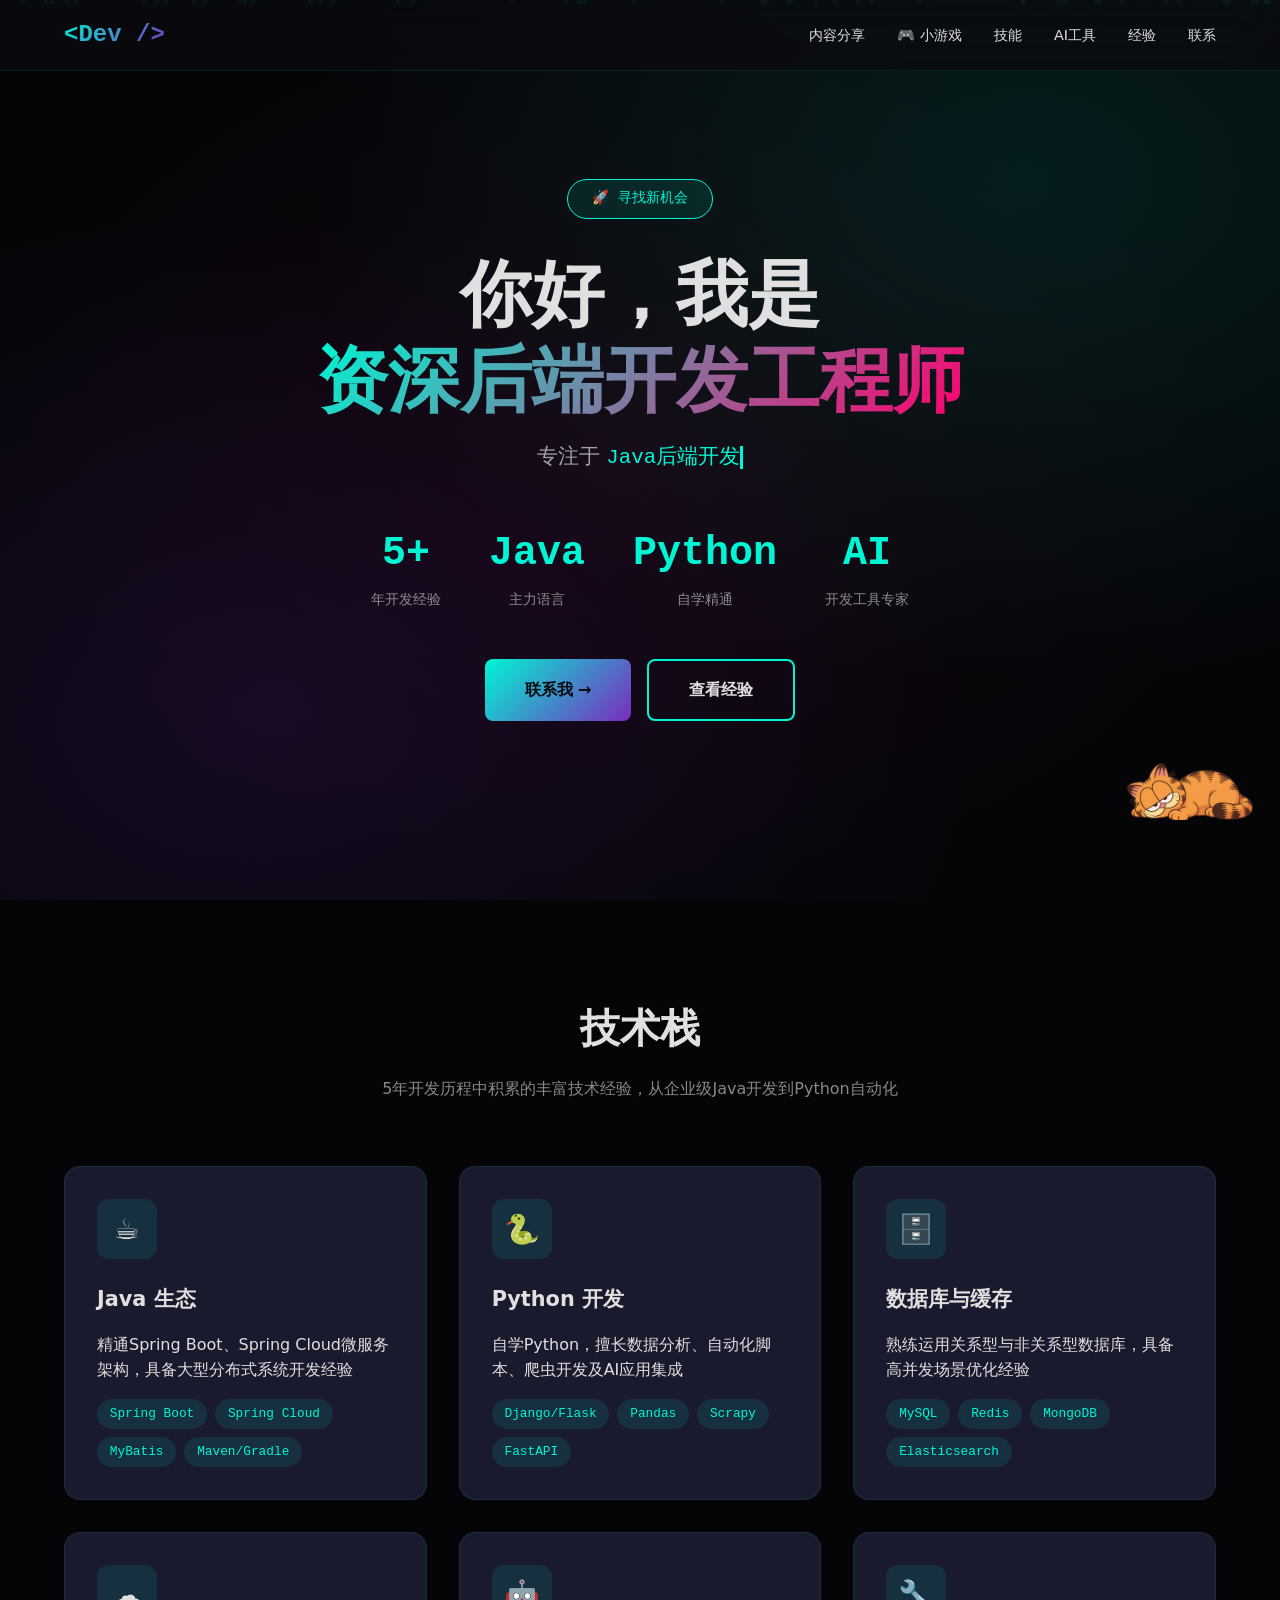
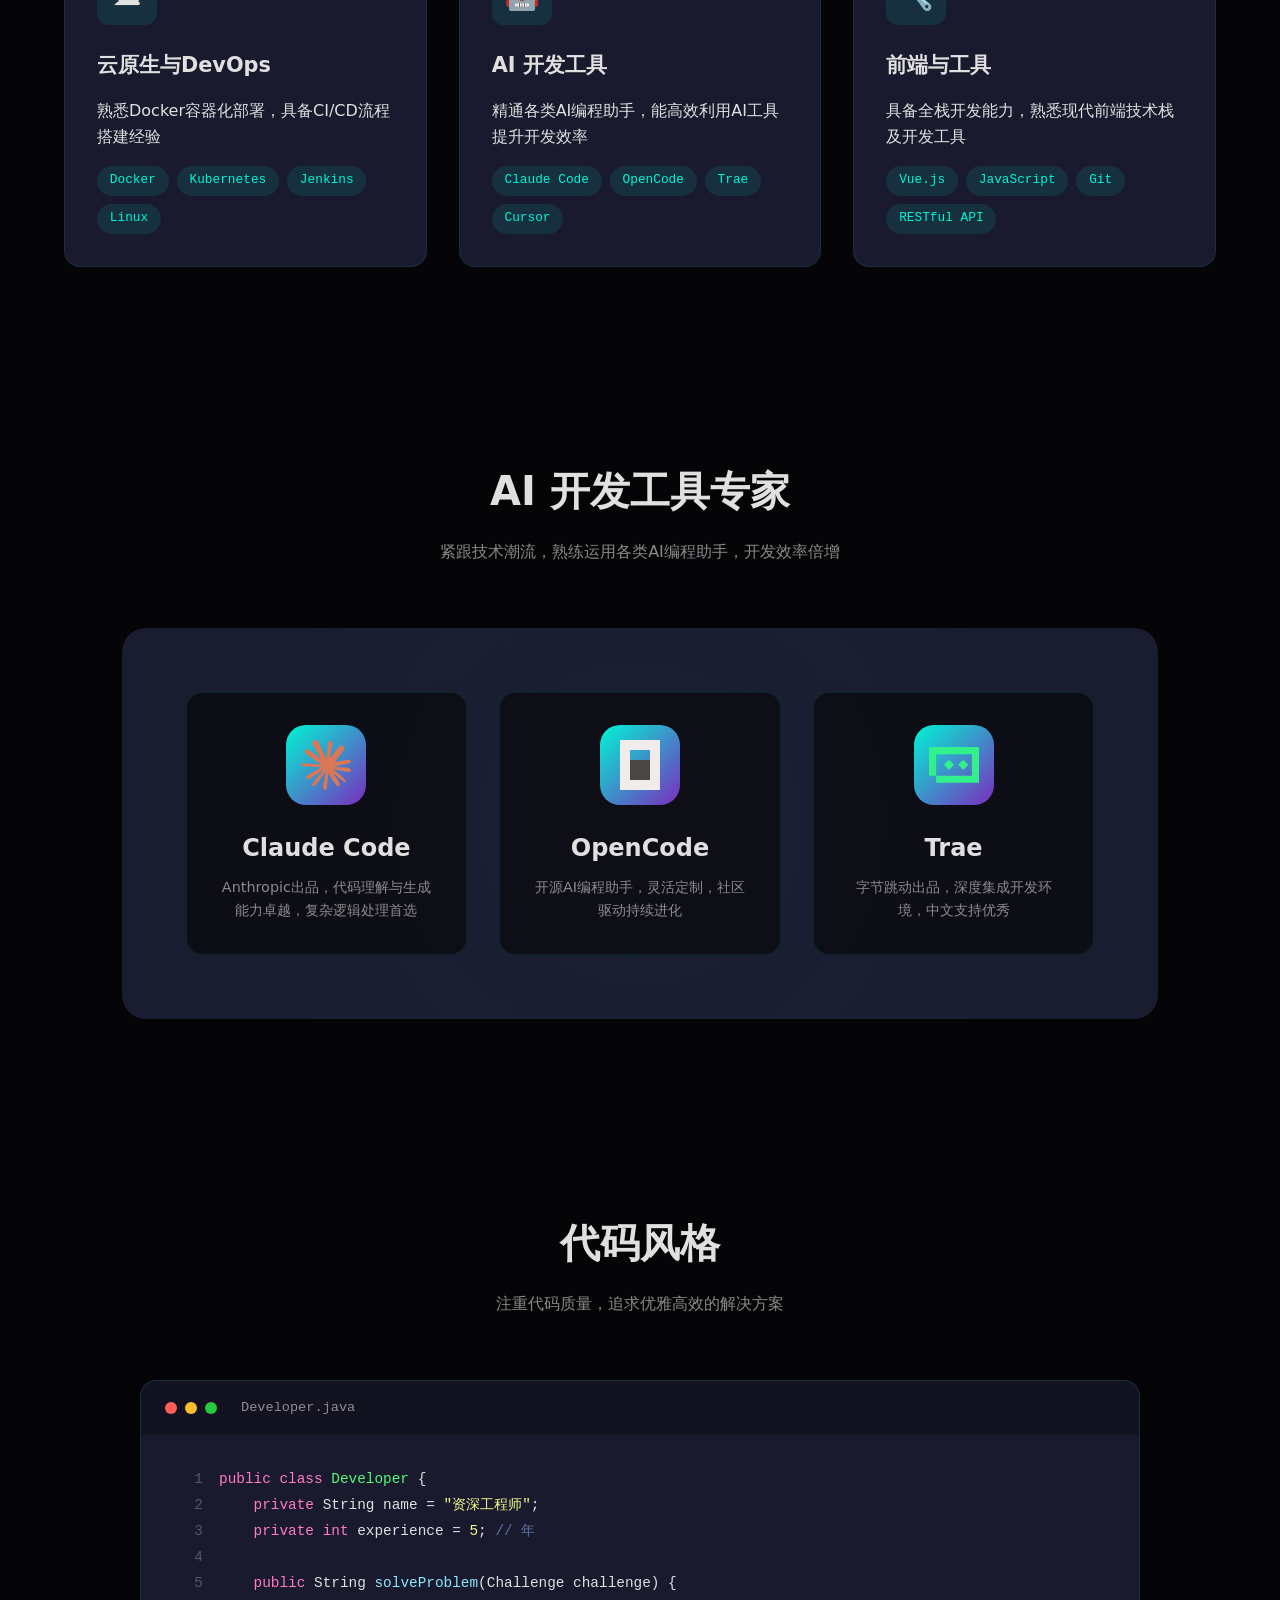
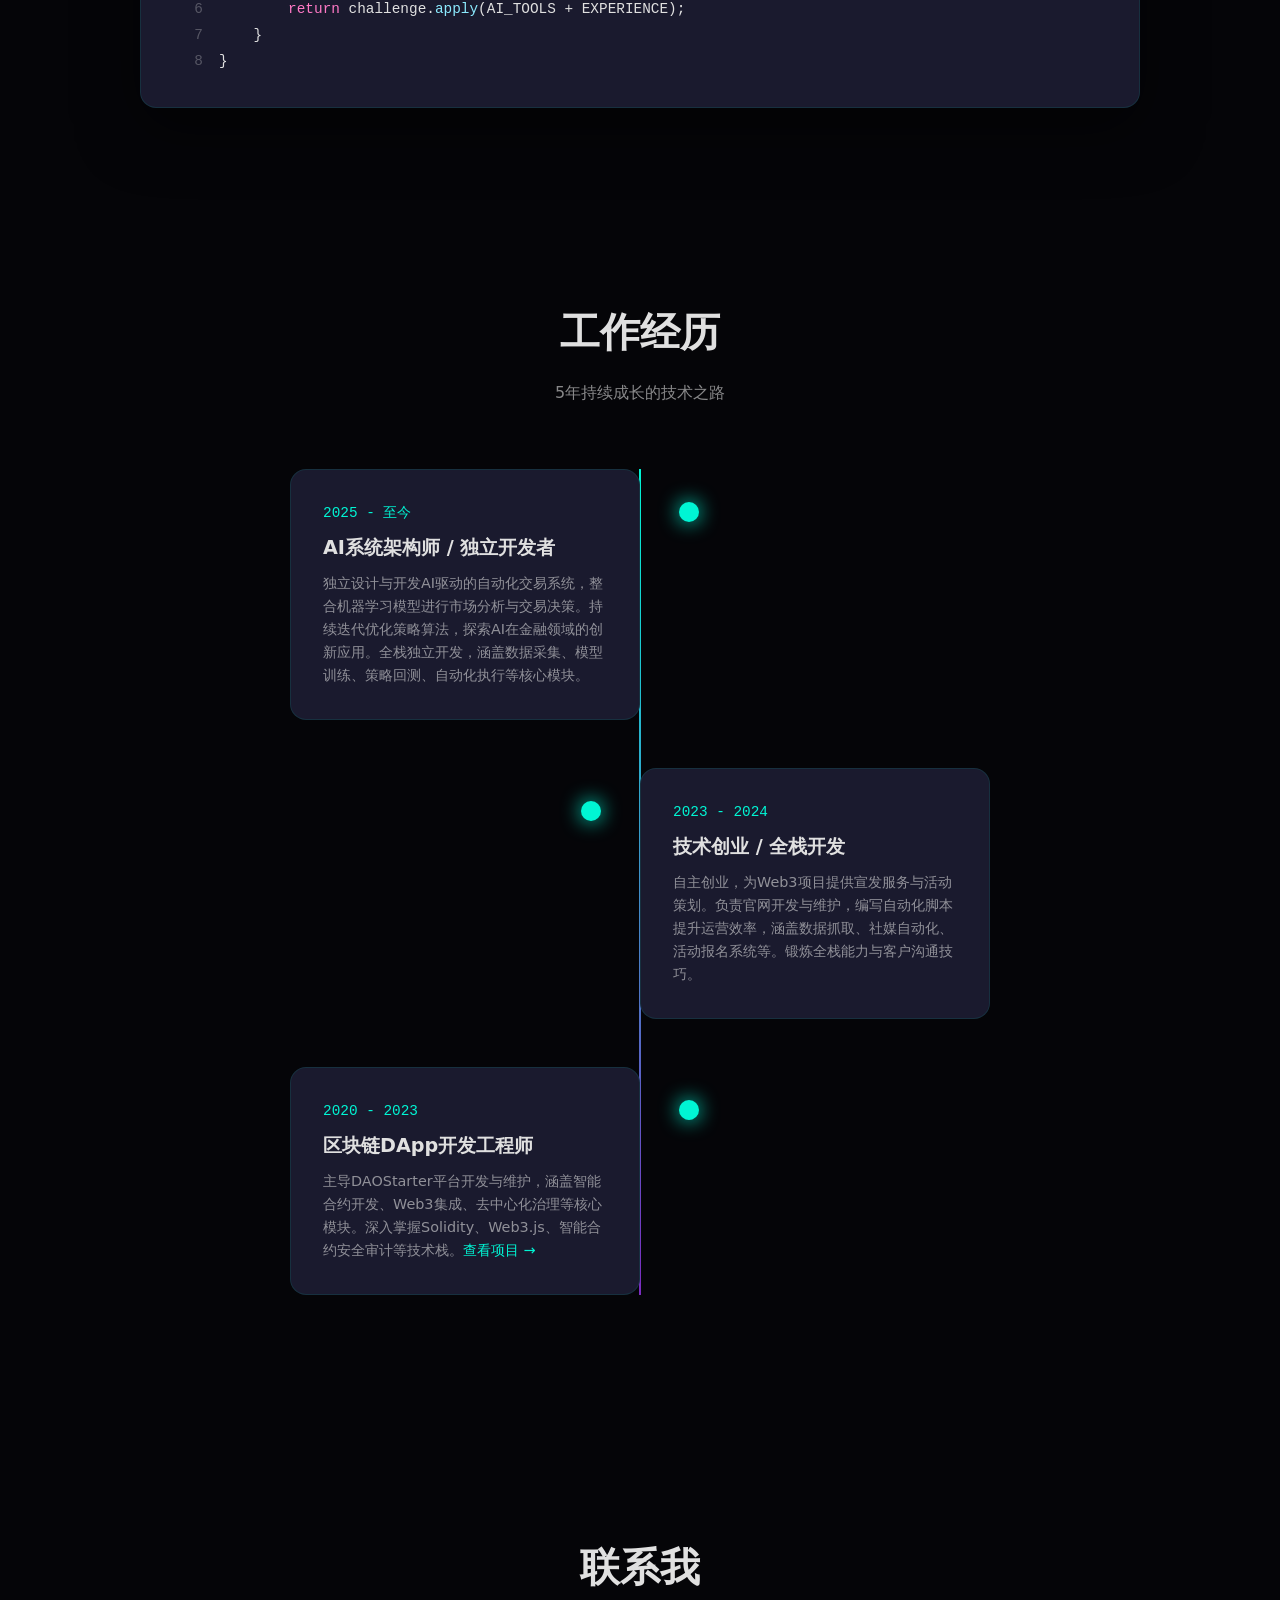
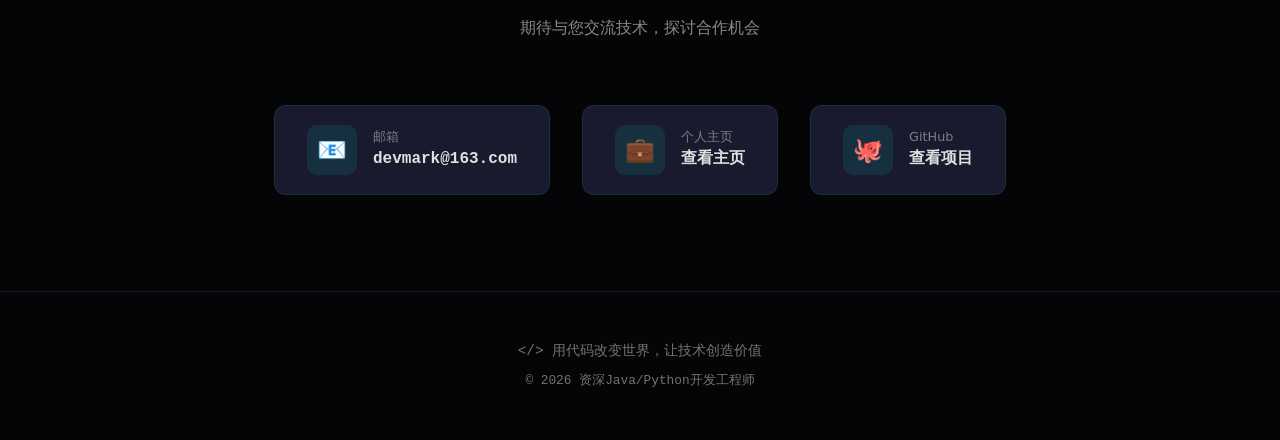
==== commit c480855d: "update-share-page" ====
--- a/index.html
+++ b/index.html
@@ -822,7 +822,7 @@
     <nav>
         <div class="logo">&lt;Dev /&gt;</div>
         <ul class="nav-links">
-            <li><a href="share.html">视频分享</a></li>
+            <li><a href="share.html">内容分享</a></li>
             <li><a href="games.html">🎮 小游戏</a></li>
             <li><a href="#skills">技能</a></li>
             <li><a href="#ai-tools">AI工具</a></li>
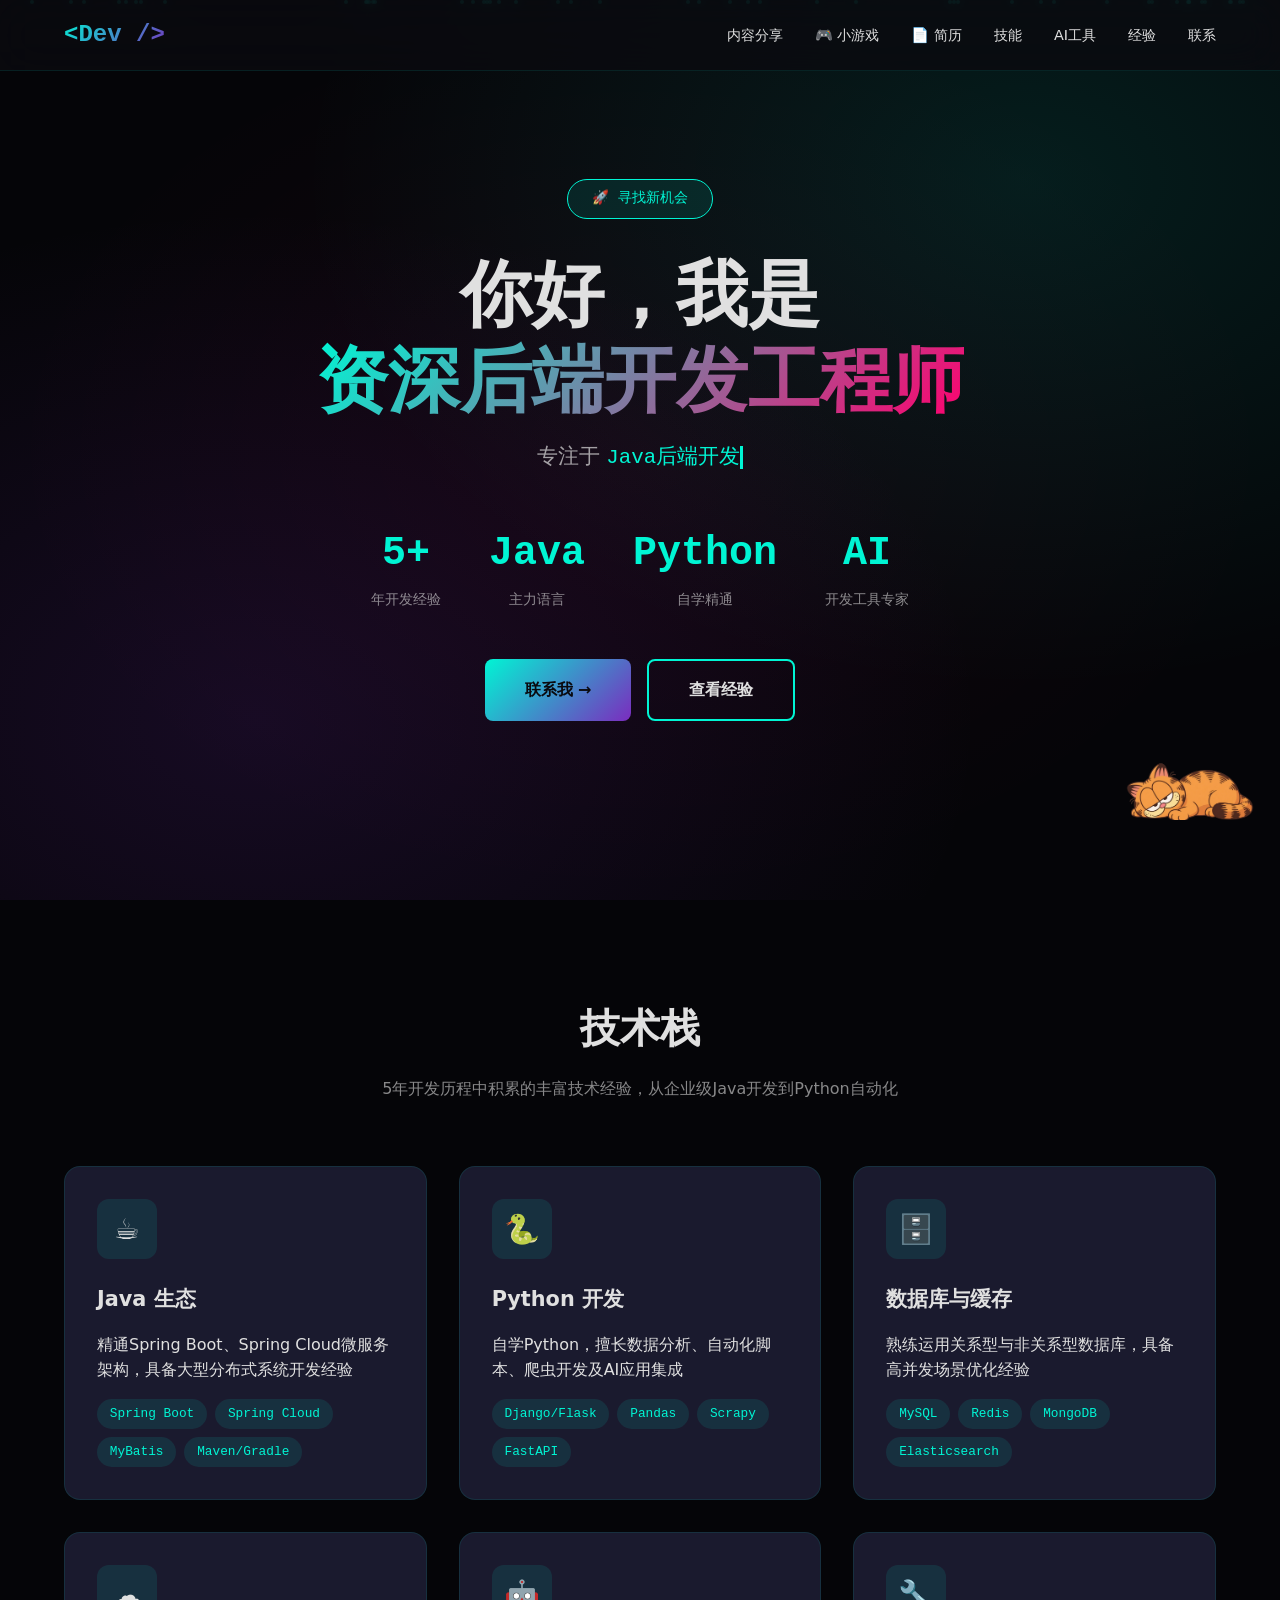
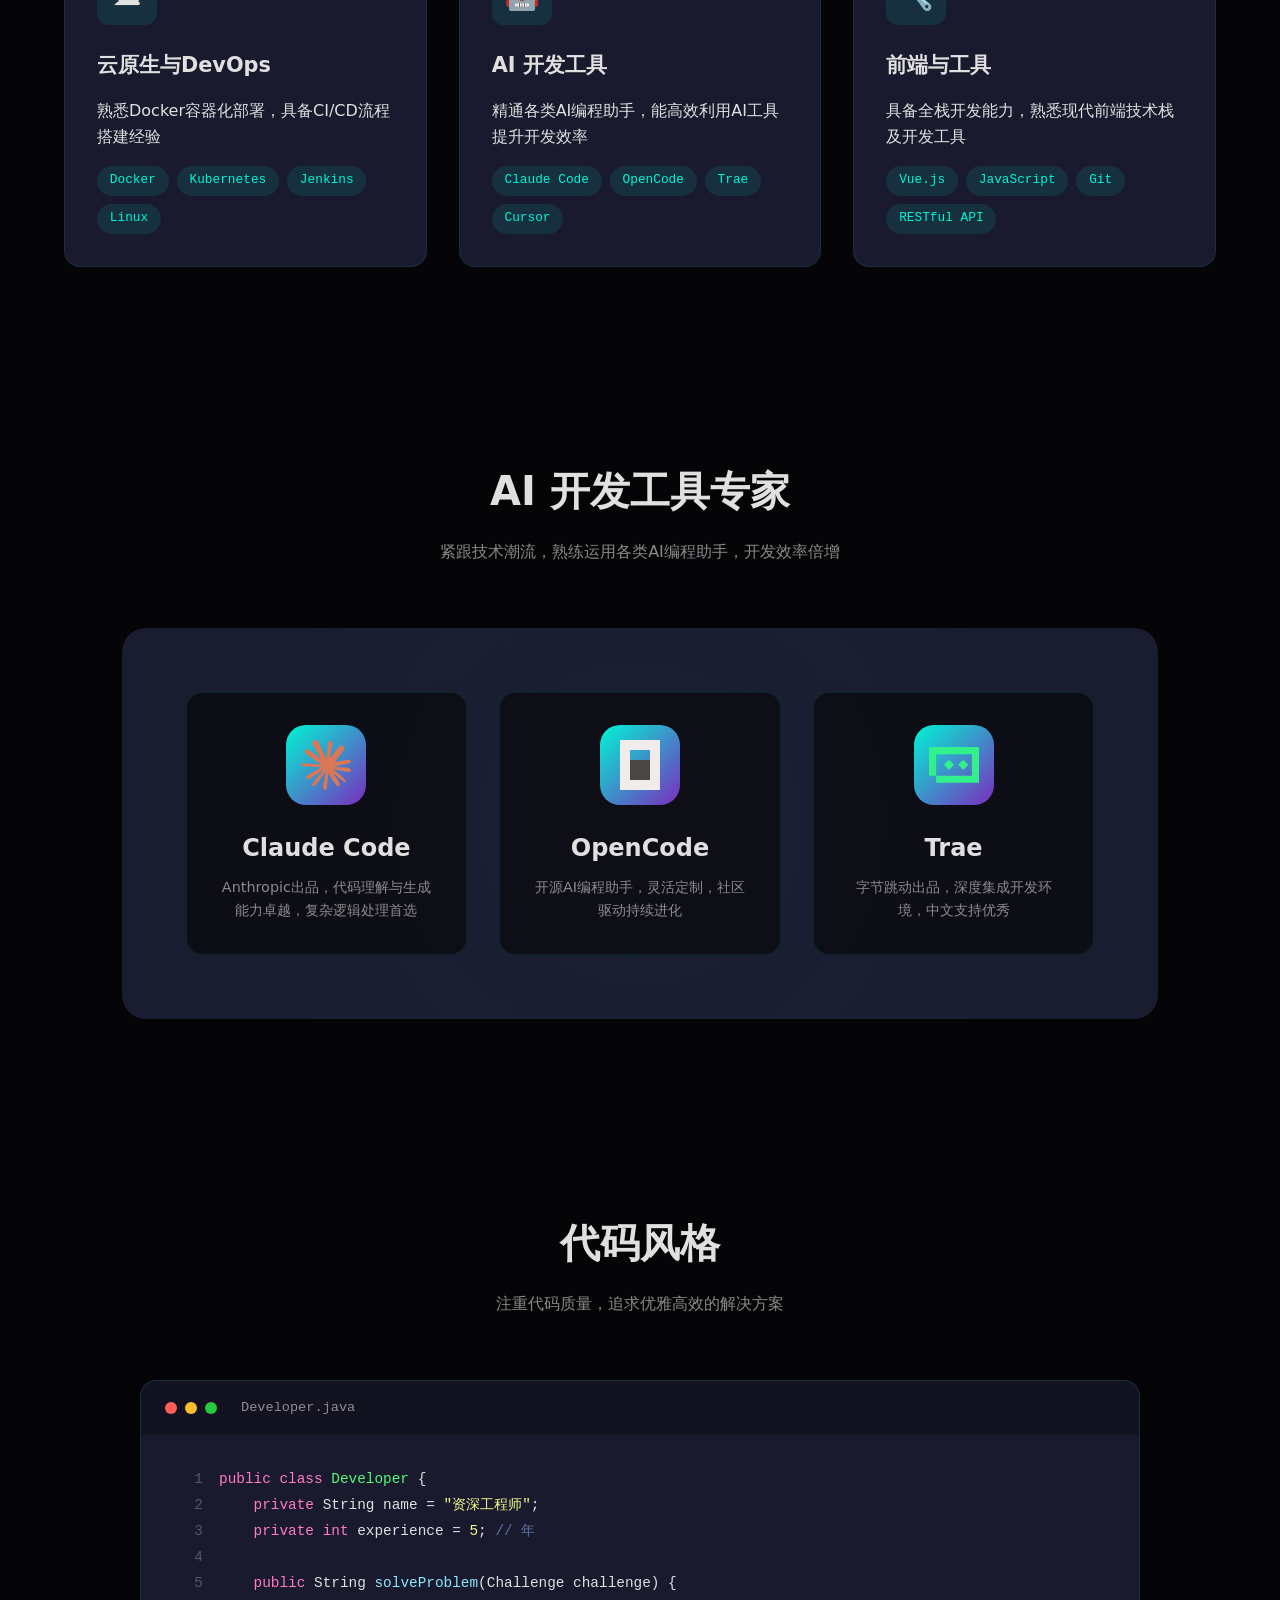
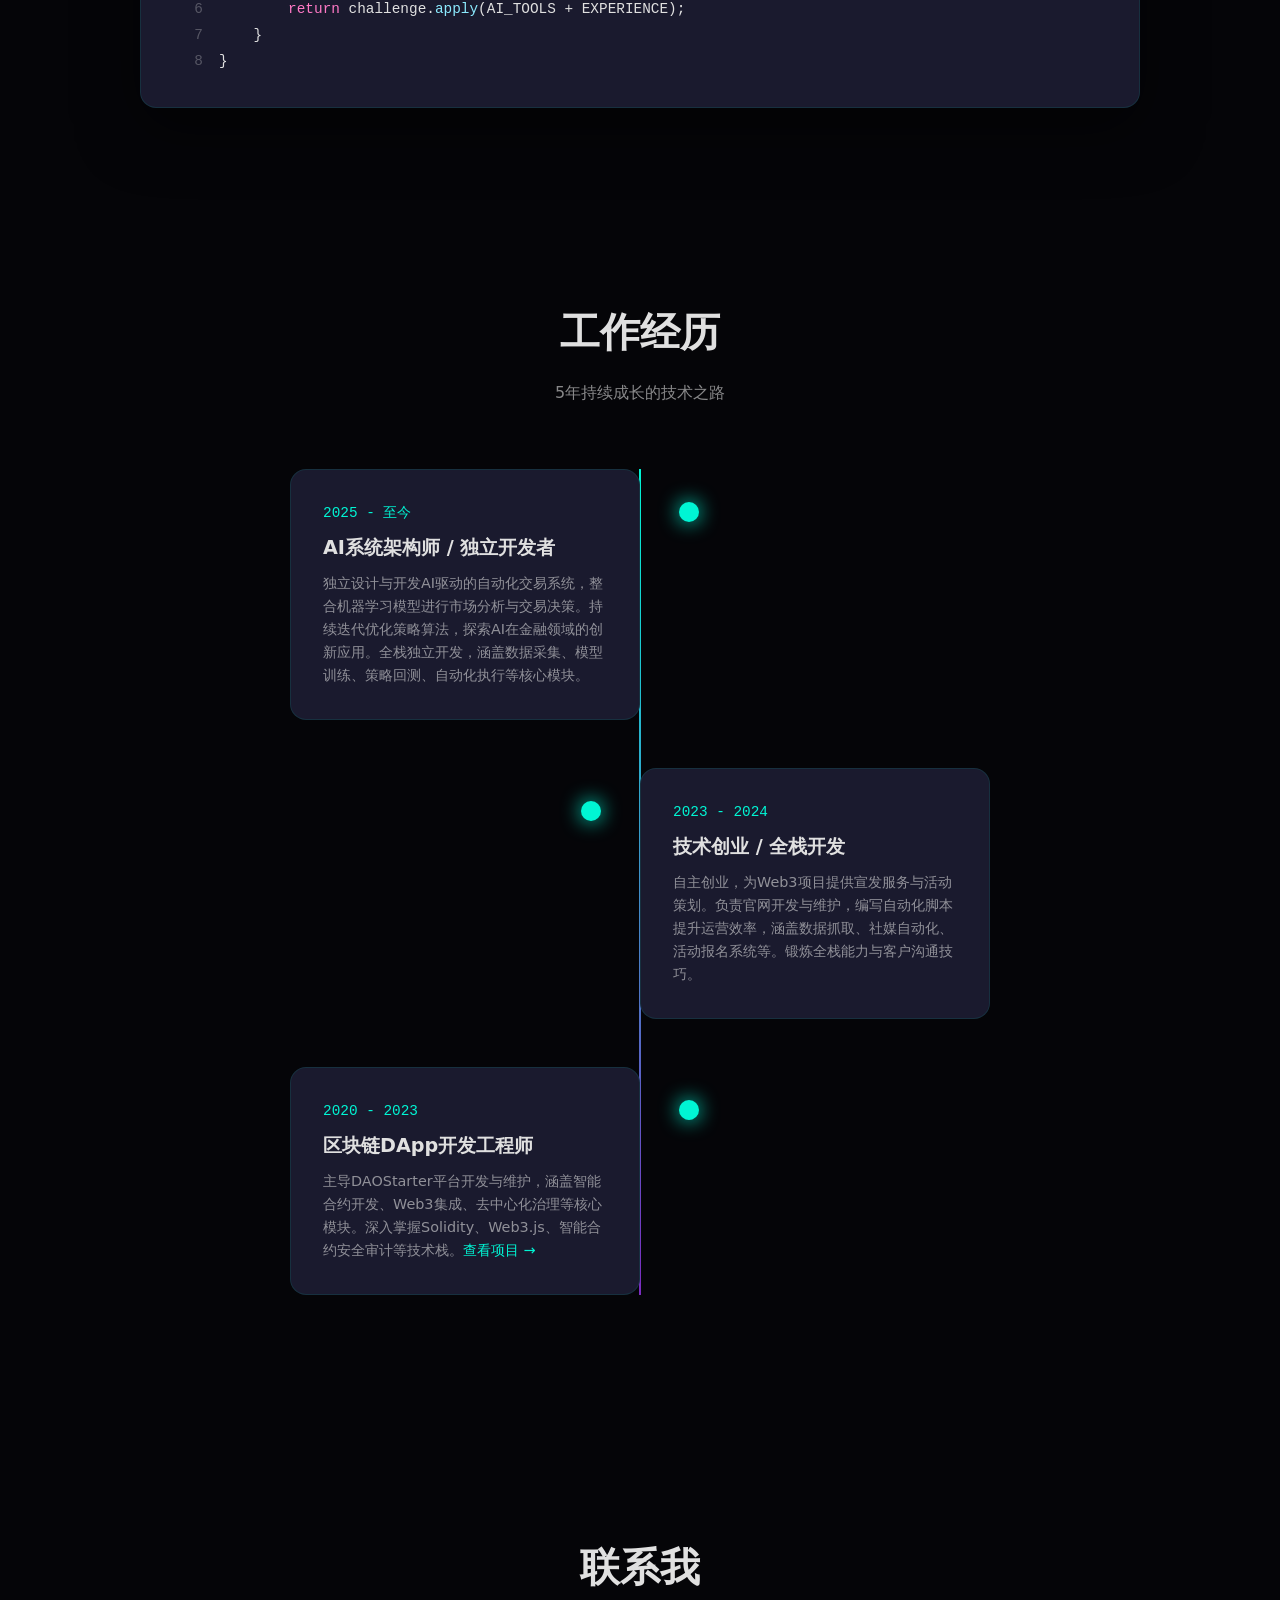
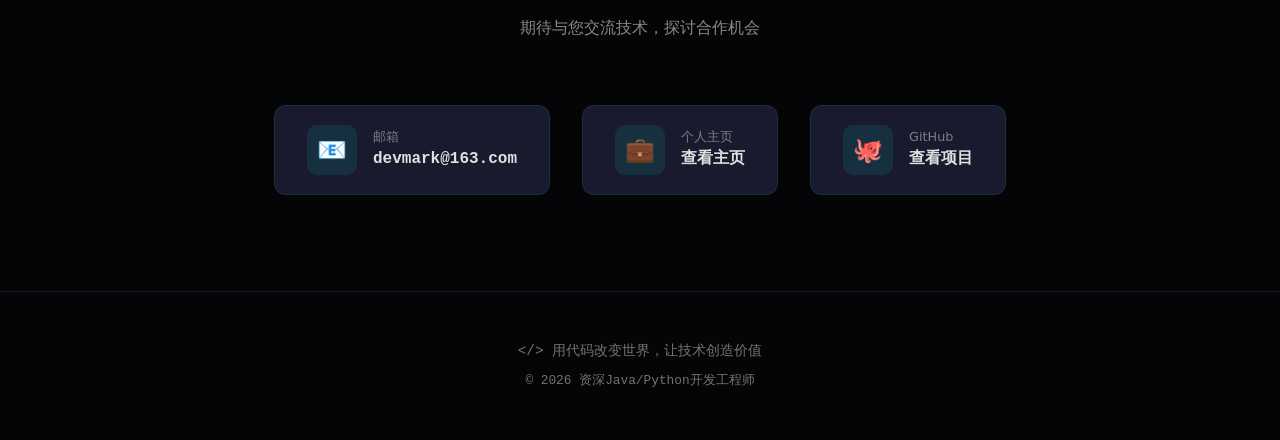
==== commit cd7240c7: "Update index.html" ====
--- a/index.html
+++ b/index.html
@@ -824,6 +824,7 @@
         <ul class="nav-links">
             <li><a href="share.html">内容分享</a></li>
             <li><a href="games.html">🎮 小游戏</a></li>
+            <li><a href="resume.html">📄 简历</a></li>
             <li><a href="#skills">技能</a></li>
             <li><a href="#ai-tools">AI工具</a></li>
             <li><a href="#experience">经验</a></li>
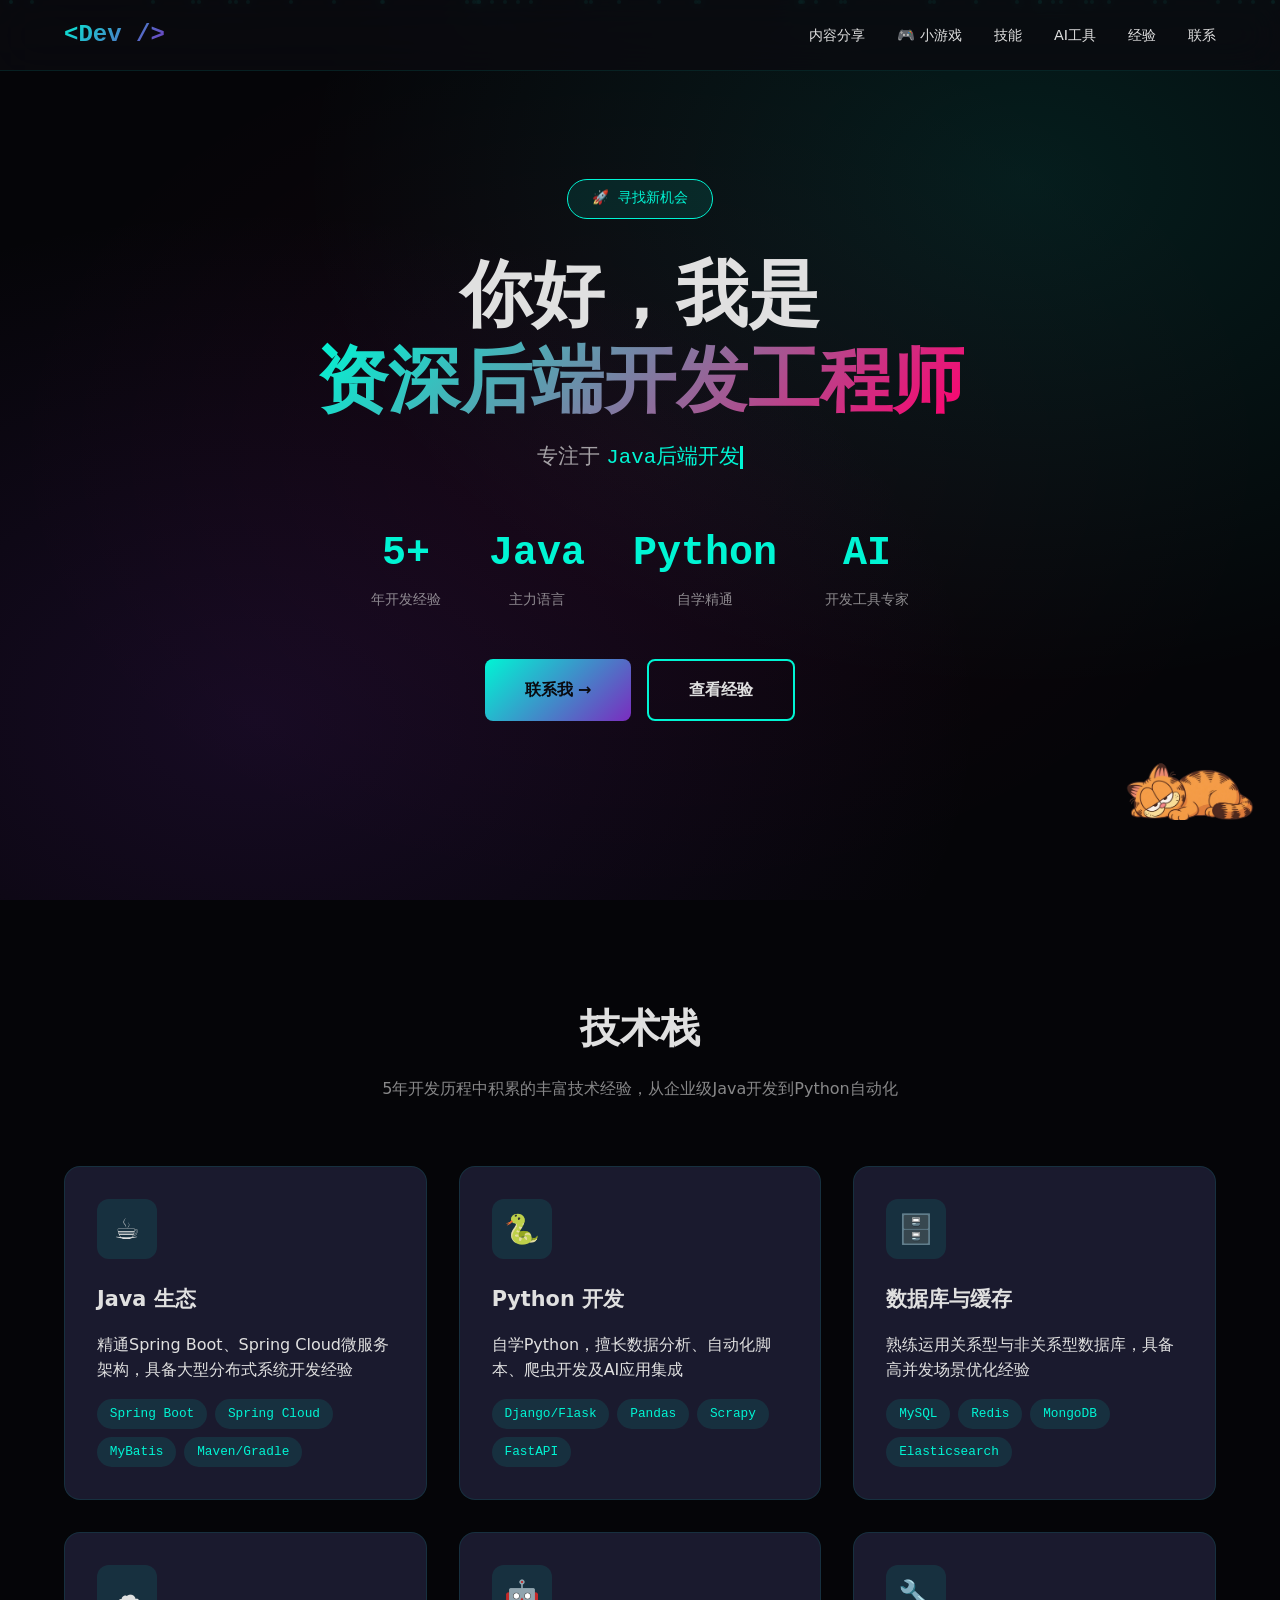
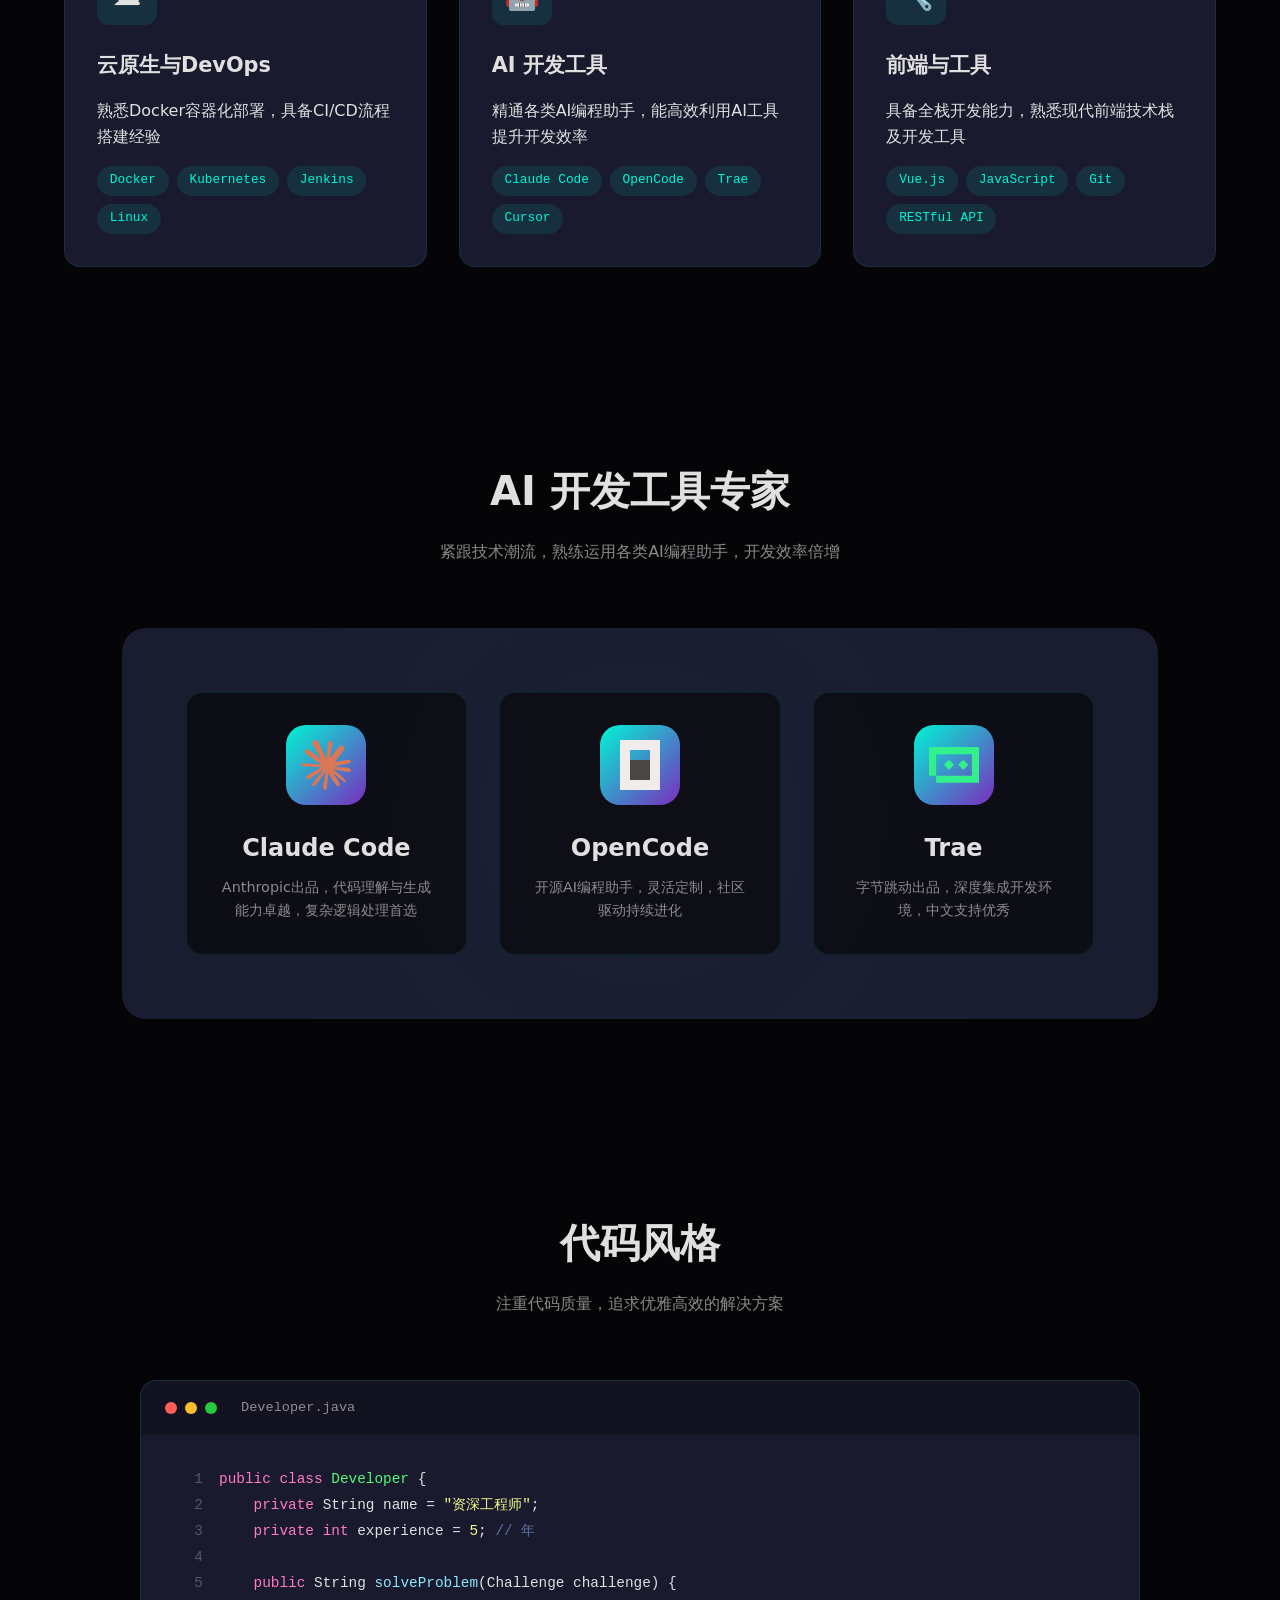
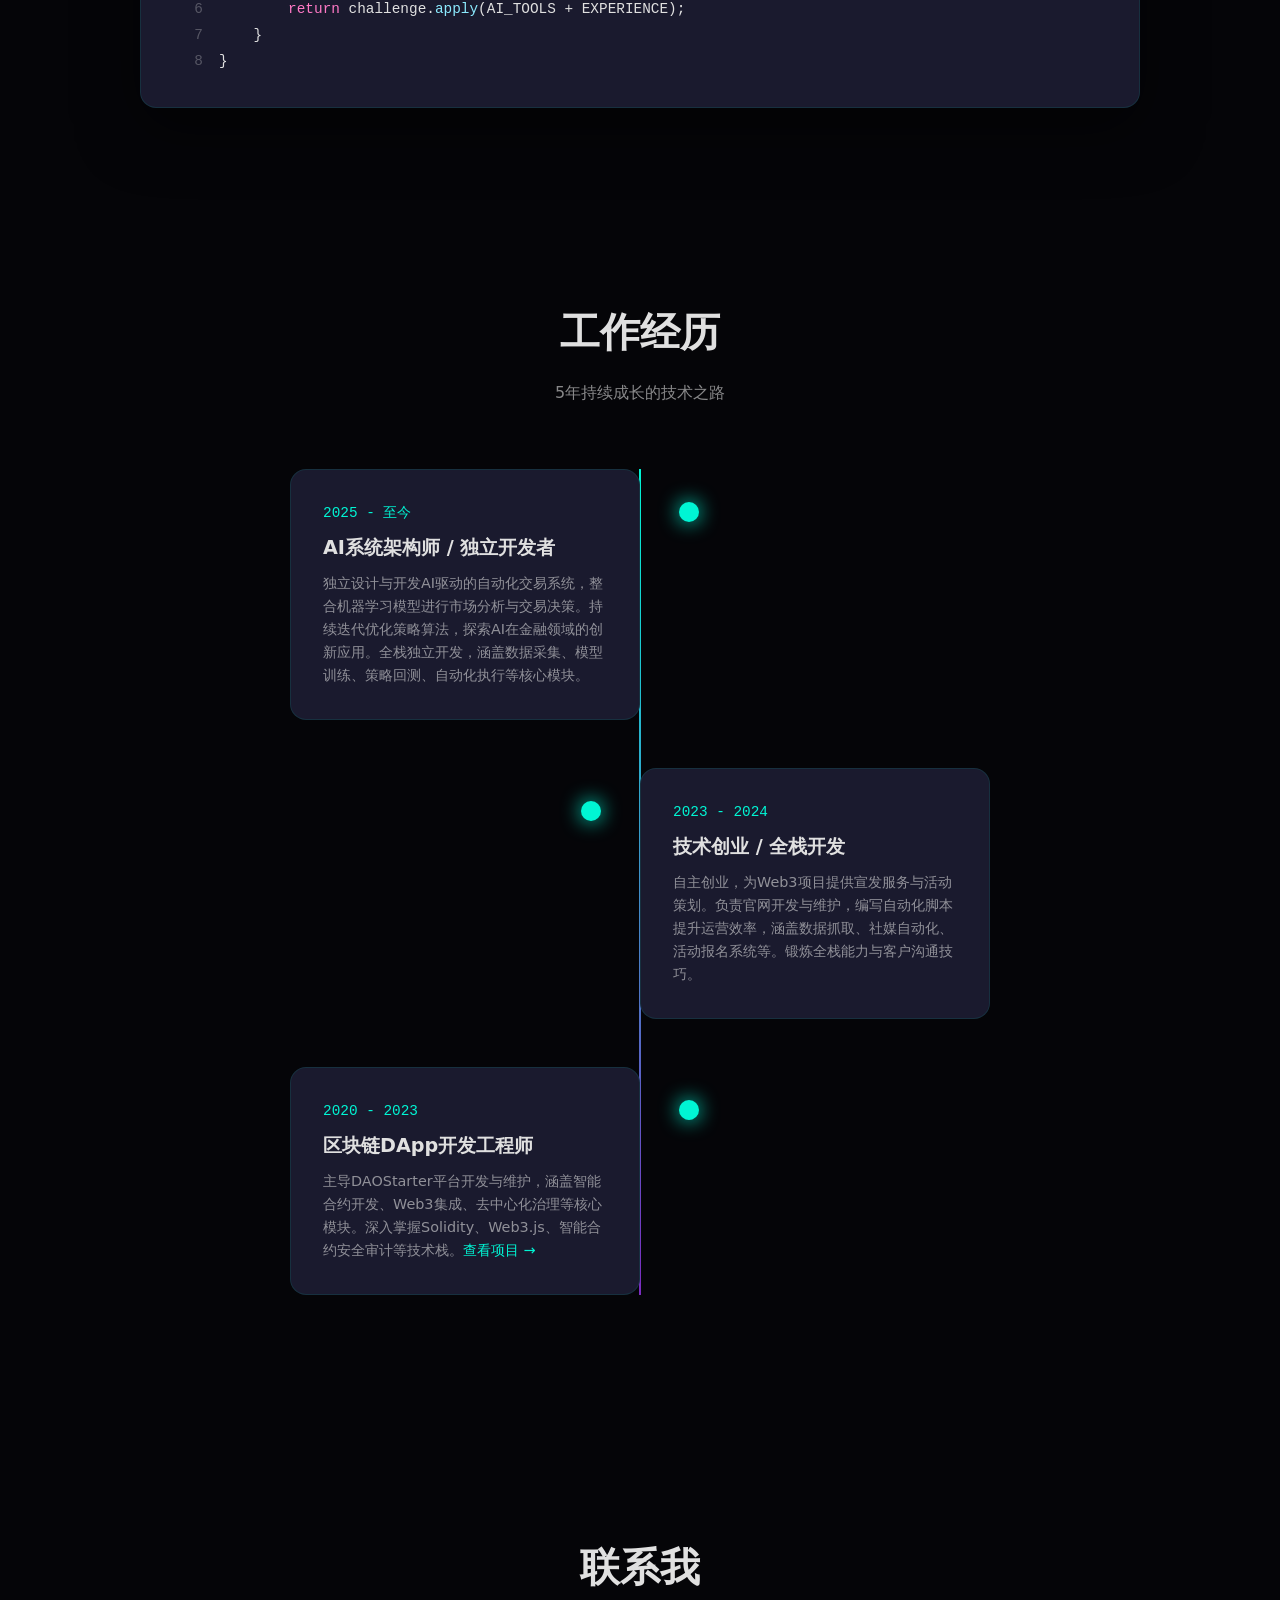
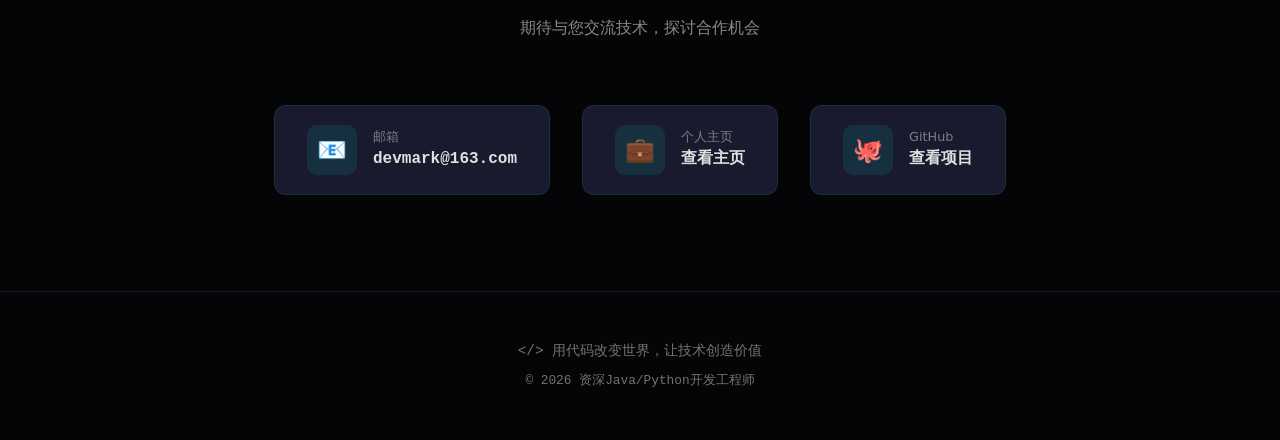
==== commit a2b308fb: "Remove public resume page" ====
--- a/index.html
+++ b/index.html
@@ -824,7 +824,6 @@
         <ul class="nav-links">
             <li><a href="share.html">内容分享</a></li>
             <li><a href="games.html">🎮 小游戏</a></li>
-            <li><a href="resume.html">📄 简历</a></li>
             <li><a href="#skills">技能</a></li>
             <li><a href="#ai-tools">AI工具</a></li>
             <li><a href="#experience">经验</a></li>
@@ -1156,4 +1155,4 @@
         type();
     </script>
 </body>
-</html>+</html>
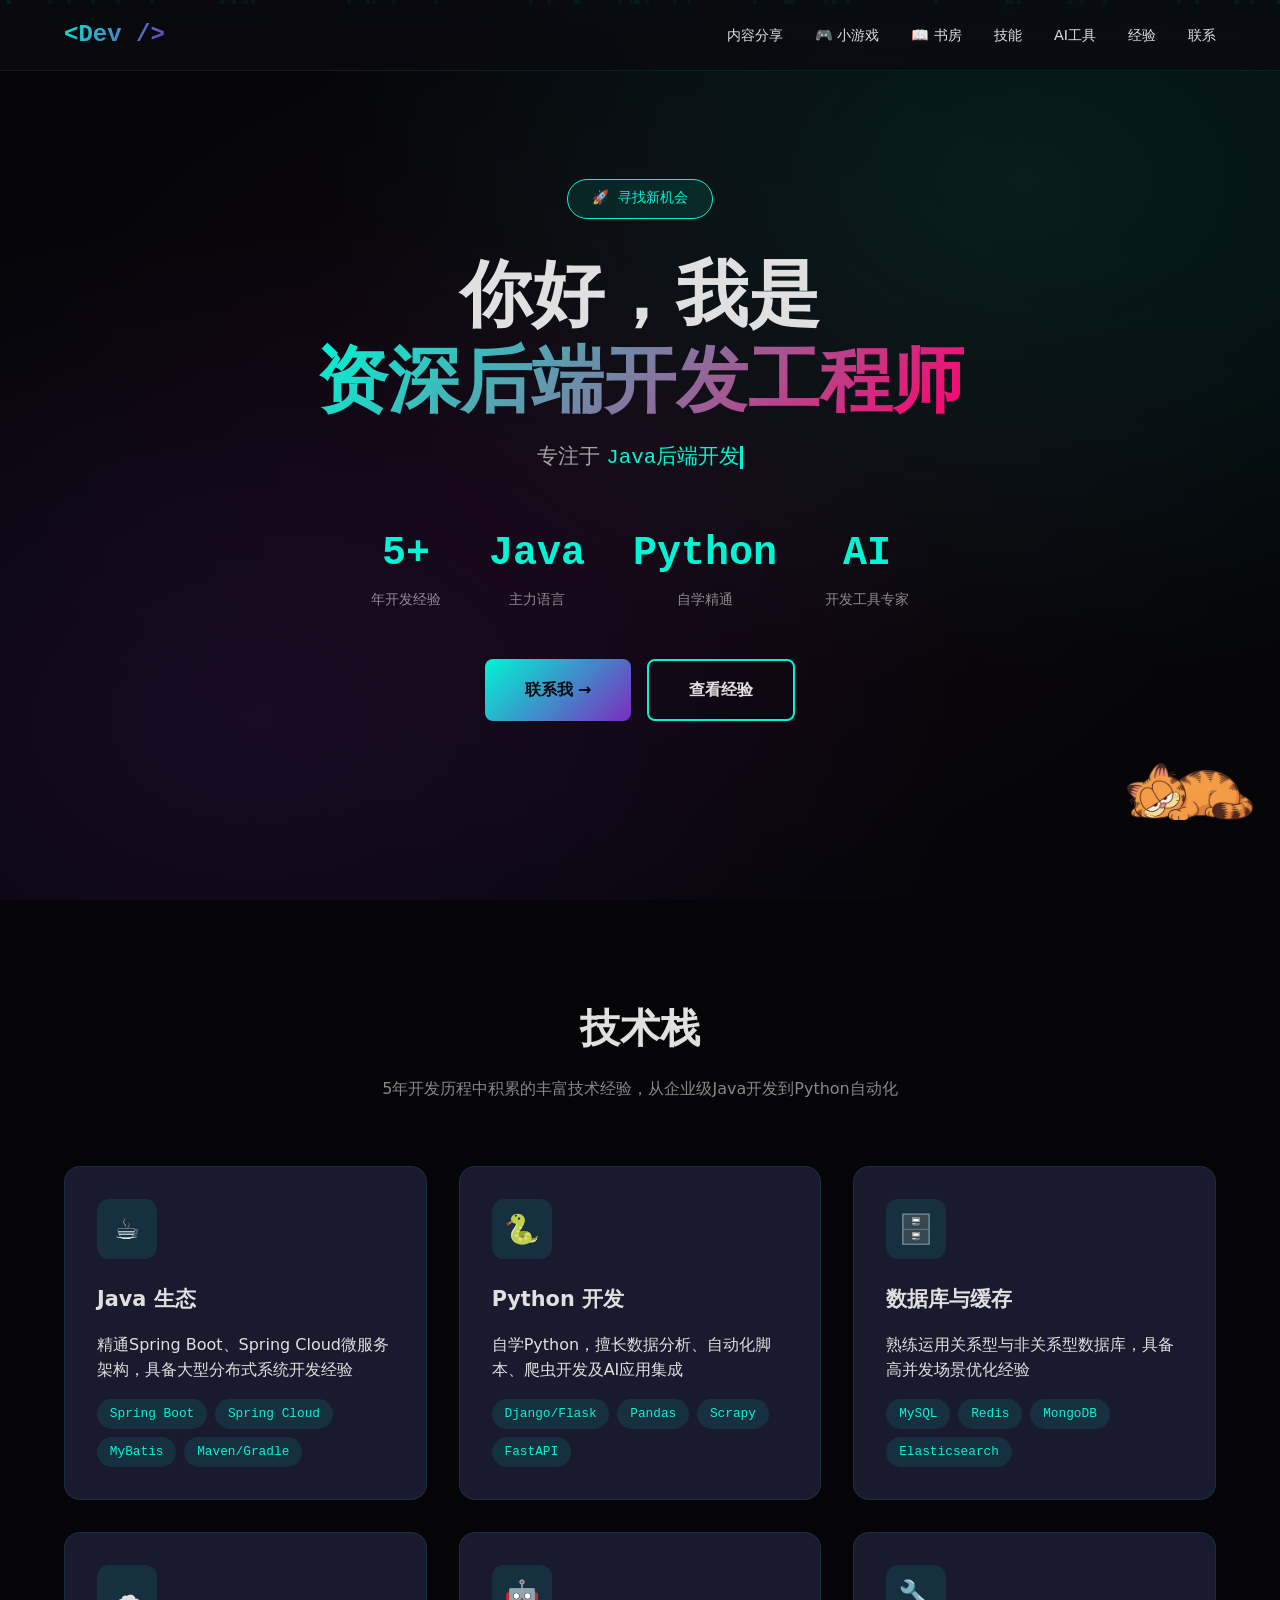
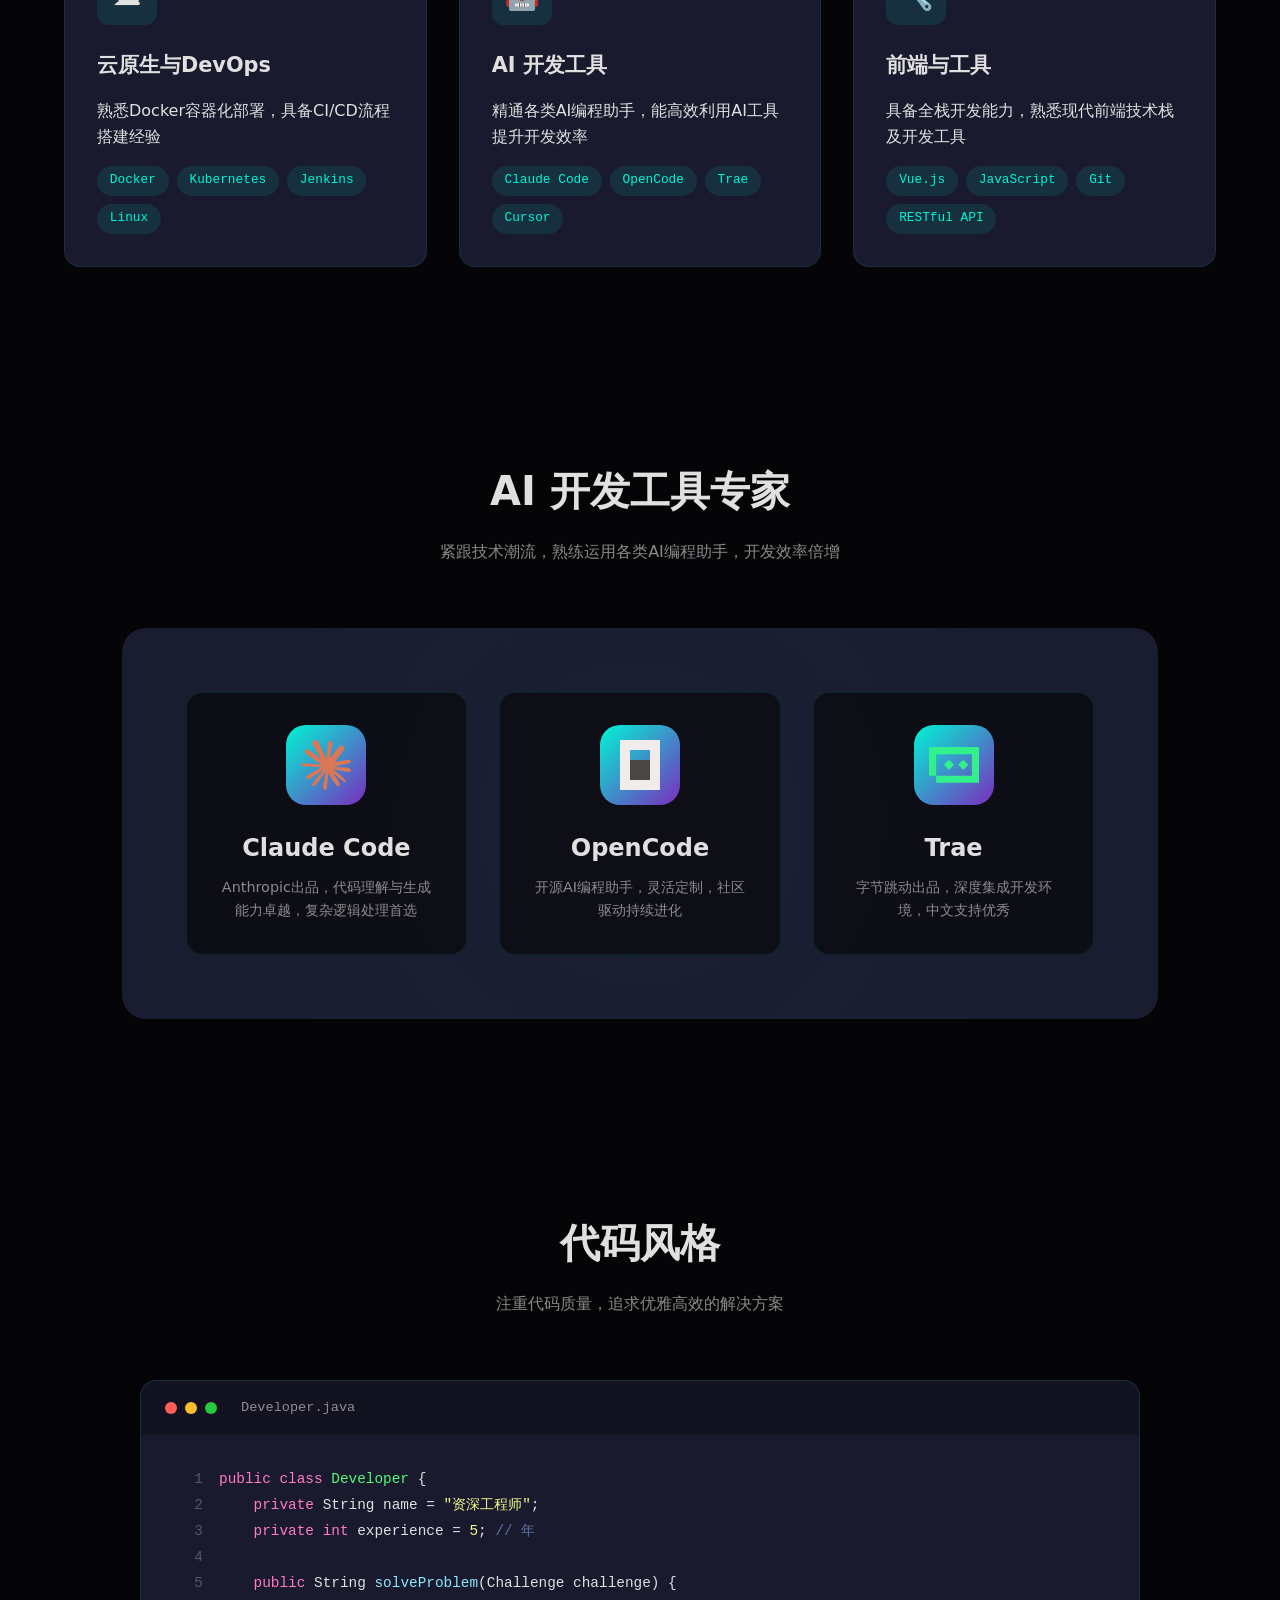
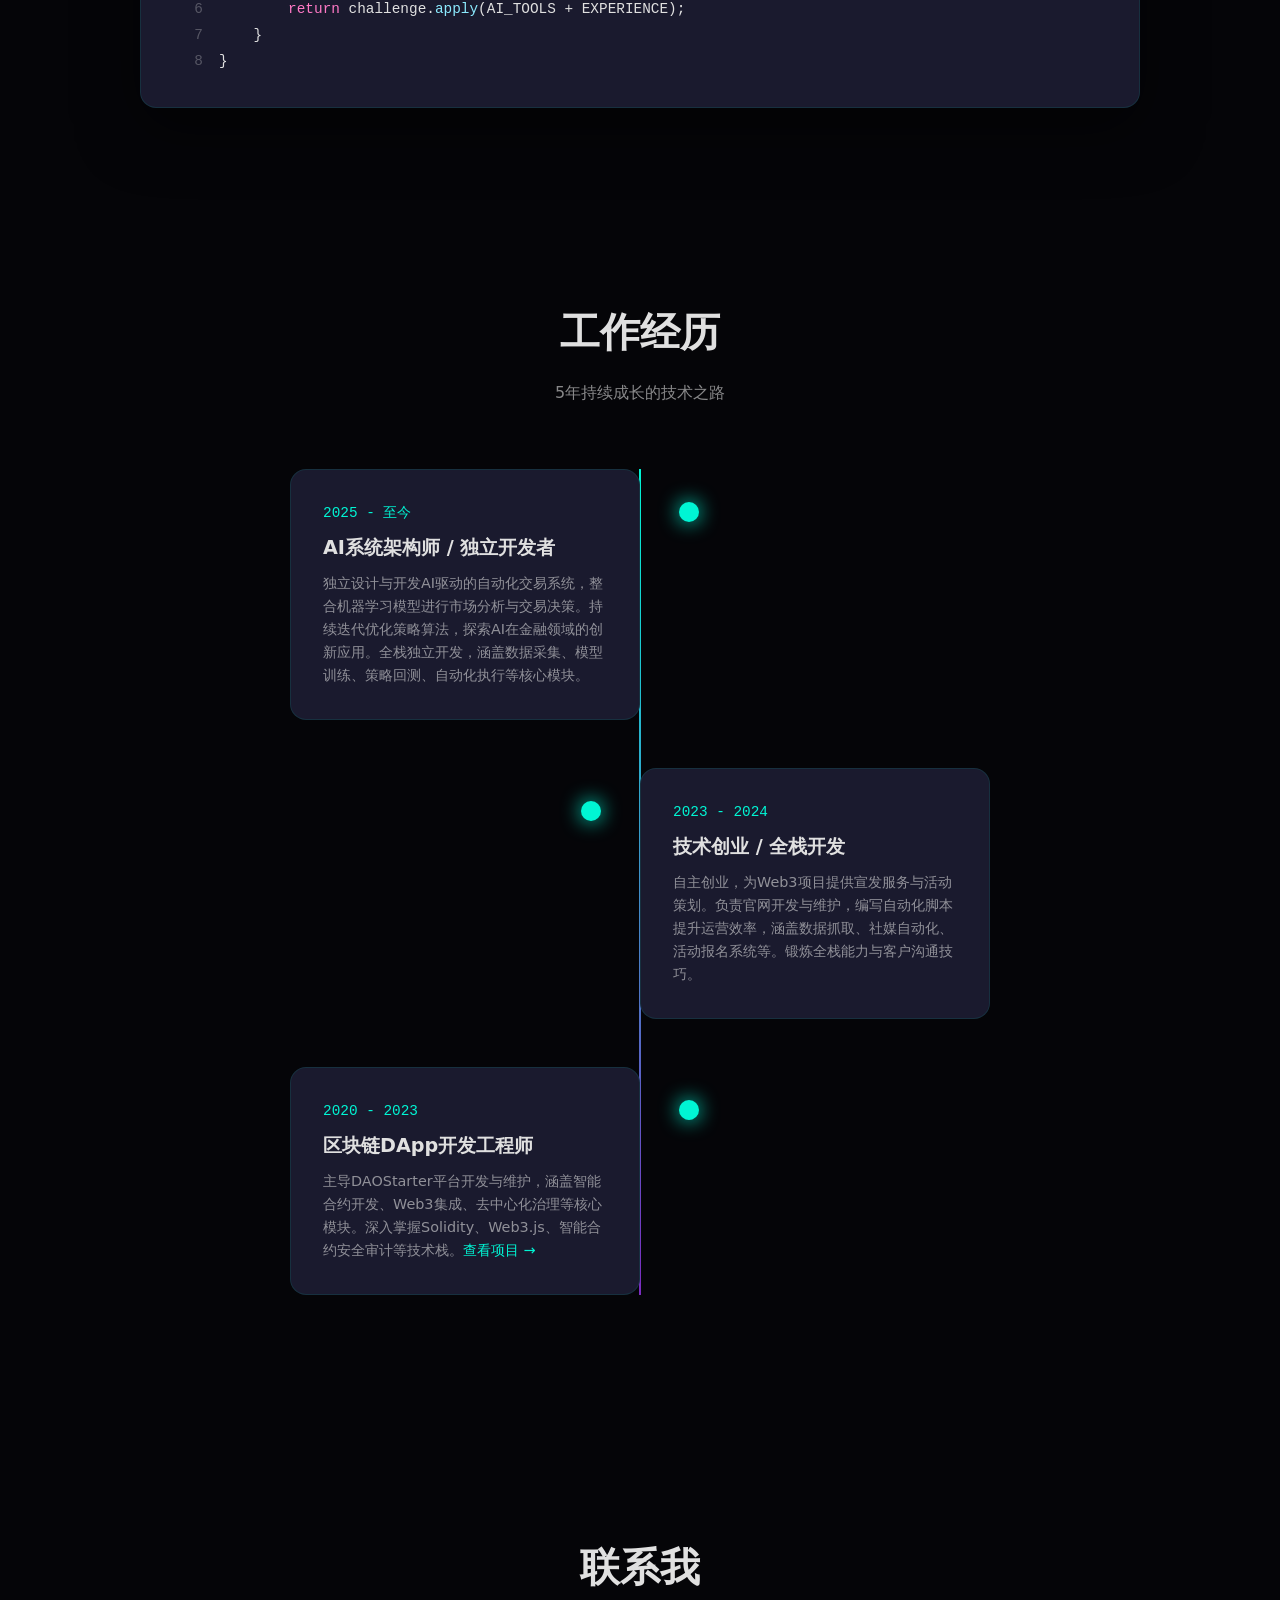
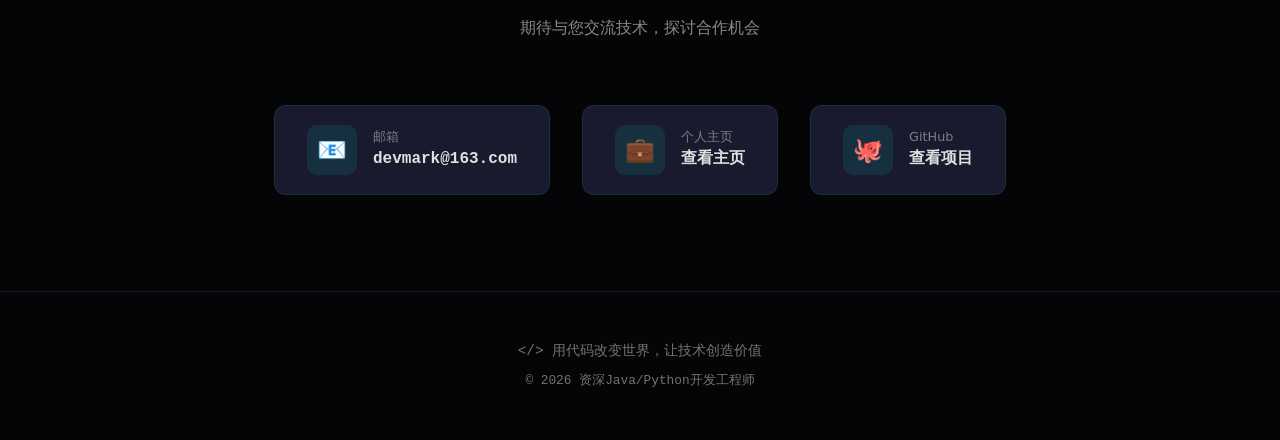
==== commit ed4278a0: "Add reader to personal site" ====
--- a/index.html
+++ b/index.html
@@ -824,6 +824,7 @@
         <ul class="nav-links">
             <li><a href="share.html">内容分享</a></li>
             <li><a href="games.html">🎮 小游戏</a></li>
+            <li><a href="reader/">📖 书房</a></li>
             <li><a href="#skills">技能</a></li>
             <li><a href="#ai-tools">AI工具</a></li>
             <li><a href="#experience">经验</a></li>
